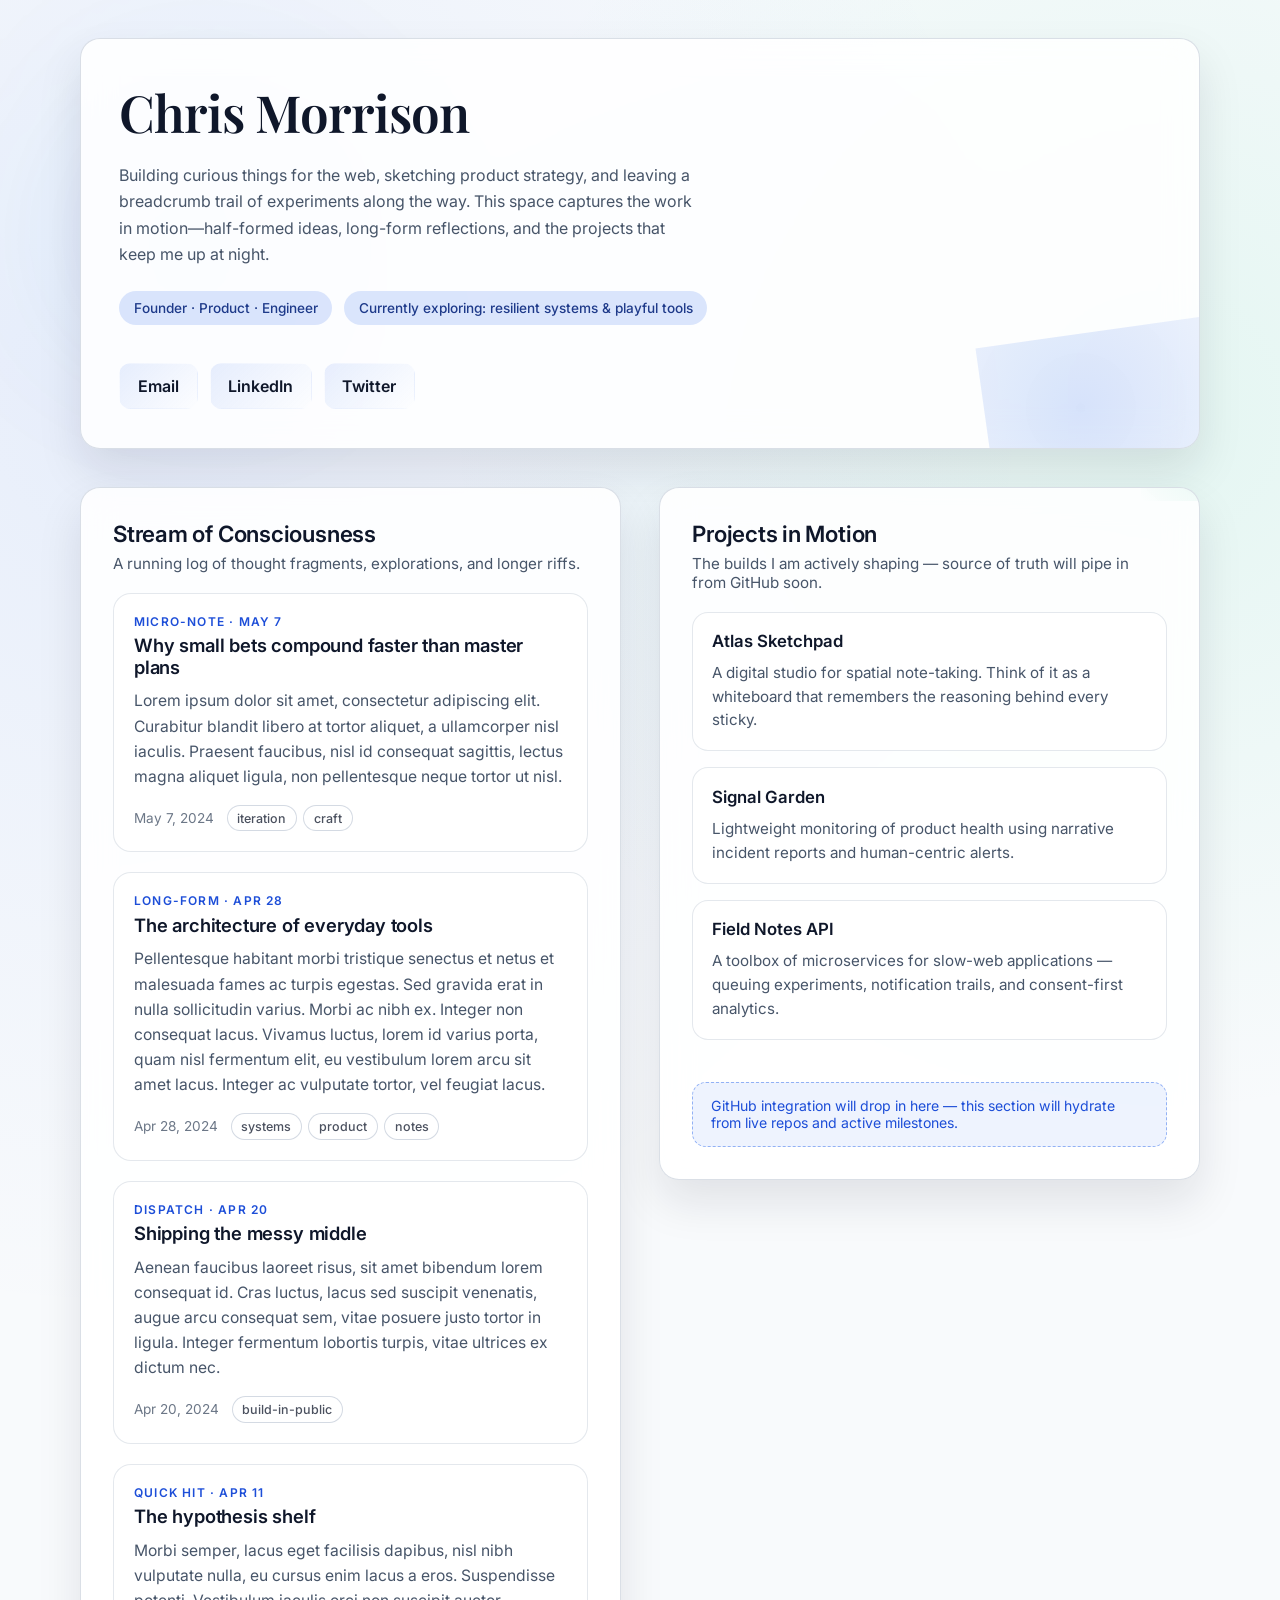
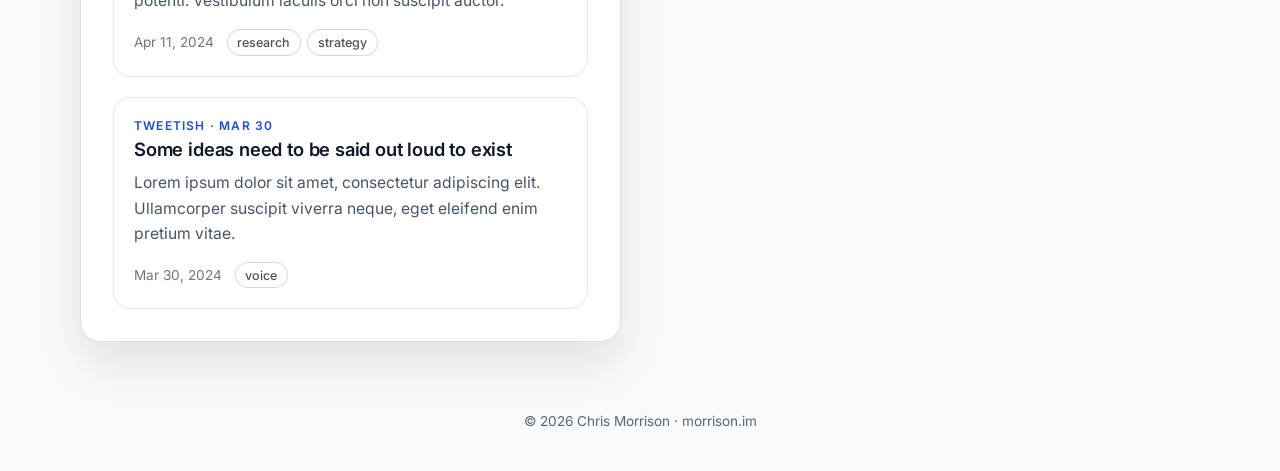
==== index.html @ 6e4926be "Initial commit" ====
<!doctype html>
<html lang="en">
  <head>
    <meta charset="utf-8">
    <meta name="viewport" content="width=device-width, initial-scale=1">
    <title>morrison.im — Chris Morrison</title>
    <link rel="preconnect" href="https://fonts.googleapis.com">
    <link rel="preconnect" href="https://fonts.gstatic.com" crossorigin>
    <link href="https://fonts.googleapis.com/css2?family=Inter:wght@400;500;600;700&family=Playfair+Display:wght@600&display=swap" rel="stylesheet">
    <style>
      :root {
        color-scheme: light;
        --bg-primary: #f8fafc;
        --bg-card: rgba(255, 255, 255, 0.88);
        --border-card: rgba(148, 163, 184, 0.35);
        --text-main: #0f172a;
        --text-muted: #475569;
        --accent: #2563eb;
        --accent-soft: rgba(37, 99, 235, 0.16);
        --shadow-soft: 0 22px 45px rgba(15, 23, 42, 0.1);
      }

      *, *::before, *::after {
        box-sizing: border-box;
      }

      body {
        margin: 0;
        min-height: 100vh;
        font-family: 'Inter', system-ui, -apple-system, BlinkMacSystemFont, 'Segoe UI', sans-serif;
        background: radial-gradient(circle at 10% 20%, rgba(37, 99, 235, 0.08) 0%, rgba(15, 23, 42, 0) 45%), radial-gradient(circle at 90% 20%, rgba(52, 211, 153, 0.1) 0%, rgba(15, 23, 42, 0) 35%), var(--bg-primary);
        color: var(--text-main);
        display: flex;
        justify-content: center;
        padding: clamp(1.5rem, 3vw, 3rem) clamp(1rem, 2.5vw, 2.5rem);
      }

      body::before {
        content: '';
        position: fixed;
        inset: 10% auto auto 5%;
        width: min(24vw, 240px);
        aspect-ratio: 1 / 1;
        background: conic-gradient(from 120deg at 50% 50%, rgba(37, 99, 235, 0.2), rgba(14, 165, 233, 0.05), rgba(37, 99, 235, 0.2));
        filter: blur(100px);
        transform: rotate(12deg);
        opacity: 0.75;
        pointer-events: none;
      }

      main {
        z-index: 1;
        width: min(1120px, 100%);
        display: grid;
        grid-template-columns: repeat(2, minmax(0, 1fr));
        gap: clamp(1.75rem, 3vw, 3rem);
        align-items: start;
      }

      .surface {
        background: var(--bg-card);
        border: 1px solid var(--border-card);
        border-radius: 20px;
        box-shadow: var(--shadow-soft);
        backdrop-filter: blur(16px);
      }

      .intro {
        grid-column: 1 / -1;
        padding: clamp(2rem, 3vw, 3rem);
        position: relative;
        overflow: hidden;
        isolation: isolate;
      }

      .intro::after {
        content: '';
        position: absolute;
        inset: auto -10% -30% auto;
        width: min(320px, 60%);
        height: min(320px, 60%);
        background: radial-gradient(circle at 30% 30%, rgba(37, 99, 235, 0.45), rgba(37, 99, 235, 0));
        opacity: 0.4;
        transform: rotate(-8deg);
        z-index: -1;
      }

      .intro h1 {
        margin: 0;
        font-family: 'Playfair Display', 'Inter', serif;
        font-weight: 600;
        font-size: clamp(2.25rem, 4vw, 3.25rem);
        letter-spacing: -0.02em;
      }

      .intro p {
        margin: 1rem 0 0;
        line-height: 1.65;
        color: var(--text-muted);
        max-width: 58ch;
      }

      .meta-line {
        display: flex;
        flex-wrap: wrap;
        gap: 0.75rem;
        margin: 1.5rem 0 0;
      }

      .meta-chip {
        display: inline-flex;
        align-items: center;
        gap: 0.4rem;
        padding: 0.55rem 0.9rem;
        border-radius: 999px;
        background: var(--accent-soft);
        color: #1e3a8a;
        font-size: 0.85rem;
        font-weight: 500;
      }

      .contact-links {
        margin: clamp(1.75rem, 3vw, 2.5rem) 0 0;
        display: flex;
        flex-wrap: wrap;
        gap: 0.75rem;
      }

      .contact-links a {
        text-decoration: none;
        font-weight: 600;
        color: var(--text-main);
        padding: 0.75rem 1.1rem;
        border-radius: 12px;
        border: 1px solid transparent;
        background: linear-gradient(135deg, rgba(37, 99, 235, 0.1), rgba(37, 99, 235, 0));
        transition: transform 160ms ease, box-shadow 160ms ease, border-color 160ms ease;
      }

      .contact-links a:hover,
      .contact-links a:focus-visible {
        transform: translateY(-2px);
        border-color: rgba(37, 99, 235, 0.35);
        box-shadow: 0 12px 24px rgba(37, 99, 235, 0.12);
      }

      .feed {
        padding: clamp(1.75rem, 2.5vw, 2.5rem);
        display: flex;
        flex-direction: column;
        gap: 1.25rem;
      }

      .feed header {
        display: flex;
        flex-direction: column;
        gap: 0.4rem;
      }

      .feed-title {
        margin: 0;
        font-size: 1.4rem;
        font-weight: 600;
        letter-spacing: -0.01em;
      }

      .feed-subtitle {
        margin: 0;
        font-size: 0.95rem;
        color: var(--text-muted);
      }

      .post {
        padding: 1.25rem;
        border-radius: 18px;
        border: 1px solid rgba(148, 163, 184, 0.25);
        background: rgba(255, 255, 255, 0.65);
        transition: border-color 160ms ease, transform 160ms ease;
      }

      .post:hover,
      .post:focus-within {
        border-color: rgba(37, 99, 235, 0.45);
        transform: translateY(-4px);
      }

      .post-type {
        font-size: 0.75rem;
        text-transform: uppercase;
        letter-spacing: 0.1em;
        color: #1d4ed8;
        font-weight: 600;
      }

      .post-title {
        margin: 0.35rem 0 0.65rem;
        font-size: 1.15rem;
        font-weight: 600;
        letter-spacing: -0.01em;
      }

      .post-body {
        margin: 0 0 1rem;
        color: var(--text-muted);
        line-height: 1.6;
        font-size: 0.98rem;
      }

      .post-meta {
        display: flex;
        flex-wrap: wrap;
        gap: 0.8rem;
        align-items: center;
        font-size: 0.85rem;
        color: rgba(71, 85, 105, 0.8);
      }

      .post-meta time {
        display: inline-flex;
        align-items: center;
        gap: 0.35rem;
      }

      .tags {
        display: inline-flex;
        gap: 0.4rem;
      }

      .tag {
        display: inline-flex;
        align-items: center;
        padding: 0.3rem 0.6rem;
        border-radius: 999px;
        border: 1px solid rgba(148, 163, 184, 0.4);
        font-size: 0.78rem;
        font-weight: 500;
        color: rgba(15, 23, 42, 0.75);
        background: rgba(255, 255, 255, 0.8);
      }

      .projects {
        position: relative;
        overflow: hidden;
      }

      .projects::before {
        content: '';
        position: absolute;
        inset: -30% -30% auto auto;
        width: min(220px, 45%);
        height: min(220px, 45%);
        background: radial-gradient(circle at 50% 50%, rgba(16, 185, 129, 0.35), rgba(16, 185, 129, 0));
        opacity: 0.6;
        pointer-events: none;
      }

      .projects-list {
        display: grid;
        gap: 1rem;
      }

      .project-card {
        padding: 1.15rem;
        border-radius: 16px;
        border: 1px solid rgba(148, 163, 184, 0.25);
        background: rgba(255, 255, 255, 0.75);
        display: flex;
        flex-direction: column;
        gap: 0.65rem;
      }

      .project-card h3 {
        margin: 0;
        font-size: 1.05rem;
        font-weight: 600;
      }

      .project-card p {
        margin: 0;
        color: var(--text-muted);
        line-height: 1.55;
        font-size: 0.95rem;
      }

      .placeholder-note {
        margin-top: 1.4rem;
        padding: 0.9rem 1.1rem;
        border-radius: 14px;
        border: 1px dashed rgba(37, 99, 235, 0.45);
        background: rgba(37, 99, 235, 0.08);
        color: #1d4ed8;
        font-size: 0.88rem;
      }

      footer {
        grid-column: 1 / -1;
        text-align: center;
        color: rgba(71, 85, 105, 0.9);
        font-size: 0.85rem;
        margin-top: 0.5rem;
        padding: 1.5rem 0 0.25rem;
      }

      @media (max-width: 980px) {
        main {
          grid-template-columns: 1fr;
        }

        .intro::after {
          inset: auto auto -25% -20%;
        }
      }

      @media (max-width: 640px) {
        body {
          padding: 1.5rem;
        }

        .surface {
          border-radius: 18px;
        }

        .feed {
          padding: 1.4rem;
        }

        .post {
          padding: 1rem;
        }

        .post-title {
          font-size: 1.05rem;
        }
      }
    </style>
  </head>
  <body>
    <main>
      <section class="intro surface">
        <h1>Chris Morrison</h1>
        <p>
          Building curious things for the web, sketching product strategy, and leaving a breadcrumb trail of experiments along the way. This space captures the work in motion—half-formed ideas, long-form reflections, and the projects that keep me up at night.
        </p>
        <div class="meta-line">
          <span class="meta-chip">Founder · Product · Engineer</span>
          <span class="meta-chip">Currently exploring: resilient systems &amp; playful tools</span>
        </div>
        <div class="contact-links">
          <a href="mailto:hello@morrison.im">Email</a>
          <a href="https://www.linkedin.com" target="_blank" rel="noopener">LinkedIn</a>
          <a href="https://twitter.com" target="_blank" rel="noopener">Twitter</a>
        </div>
      </section>

      <section class="feed surface">
        <header>
          <h2 class="feed-title">Stream of Consciousness</h2>
          <p class="feed-subtitle">A running log of thought fragments, explorations, and longer riffs.</p>
        </header>

        <article class="post">
          <div class="post-type">Micro-note · May 7</div>
          <h3 class="post-title">Why small bets compound faster than master plans</h3>
          <p class="post-body">
            Lorem ipsum dolor sit amet, consectetur adipiscing elit. Curabitur blandit libero at tortor aliquet, a ullamcorper nisl iaculis. Praesent faucibus, nisl id consequat sagittis, lectus magna aliquet ligula, non pellentesque neque tortor ut nisl.
          </p>
          <div class="post-meta">
            <time datetime="2024-05-07">May 7, 2024</time>
            <span class="tags">
              <span class="tag">iteration</span>
              <span class="tag">craft</span>
            </span>
          </div>
        </article>

        <article class="post">
          <div class="post-type">Long-form · Apr 28</div>
          <h3 class="post-title">The architecture of everyday tools</h3>
          <p class="post-body">
            Pellentesque habitant morbi tristique senectus et netus et malesuada fames ac turpis egestas. Sed gravida erat in nulla sollicitudin varius. Morbi ac nibh ex. Integer non consequat lacus. Vivamus luctus, lorem id varius porta, quam nisl fermentum elit, eu vestibulum lorem arcu sit amet lacus. Integer ac vulputate tortor, vel feugiat lacus.
          </p>
          <div class="post-meta">
            <time datetime="2024-04-28">Apr 28, 2024</time>
            <span class="tags">
              <span class="tag">systems</span>
              <span class="tag">product</span>
              <span class="tag">notes</span>
            </span>
          </div>
        </article>

        <article class="post">
          <div class="post-type">Dispatch · Apr 20</div>
          <h3 class="post-title">Shipping the messy middle</h3>
          <p class="post-body">
            Aenean faucibus laoreet risus, sit amet bibendum lorem consequat id. Cras luctus, lacus sed suscipit venenatis, augue arcu consequat sem, vitae posuere justo tortor in ligula. Integer fermentum lobortis turpis, vitae ultrices ex dictum nec.
          </p>
          <div class="post-meta">
            <time datetime="2024-04-20">Apr 20, 2024</time>
            <span class="tags">
              <span class="tag">build-in-public</span>
            </span>
          </div>
        </article>

        <article class="post">
          <div class="post-type">Quick hit · Apr 11</div>
          <h3 class="post-title">The hypothesis shelf</h3>
          <p class="post-body">
            Morbi semper, lacus eget facilisis dapibus, nisl nibh vulputate nulla, eu cursus enim lacus a eros. Suspendisse potenti. Vestibulum iaculis orci non suscipit auctor.
          </p>
          <div class="post-meta">
            <time datetime="2024-04-11">Apr 11, 2024</time>
            <span class="tags">
              <span class="tag">research</span>
              <span class="tag">strategy</span>
            </span>
          </div>
        </article>

        <article class="post">
          <div class="post-type">Tweetish · Mar 30</div>
          <h3 class="post-title">Some ideas need to be said out loud to exist</h3>
          <p class="post-body">
            Lorem ipsum dolor sit amet, consectetur adipiscing elit. Ullamcorper suscipit viverra neque, eget eleifend enim pretium vitae.
          </p>
          <div class="post-meta">
            <time datetime="2024-03-30">Mar 30, 2024</time>
            <span class="tags">
              <span class="tag">voice</span>
            </span>
          </div>
        </article>
      </section>

      <section class="feed surface projects">
        <header>
          <h2 class="feed-title">Projects in Motion</h2>
          <p class="feed-subtitle">The builds I am actively shaping — source of truth will pipe in from GitHub soon.</p>
        </header>

        <div class="projects-list">
          <div class="project-card">
            <h3>Atlas Sketchpad</h3>
            <p>
              A digital studio for spatial note-taking. Think of it as a whiteboard that remembers the reasoning behind every sticky.
            </p>
          </div>
          <div class="project-card">
            <h3>Signal Garden</h3>
            <p>
              Lightweight monitoring of product health using narrative incident reports and human-centric alerts.
            </p>
          </div>
          <div class="project-card">
            <h3>Field Notes API</h3>
            <p>
              A toolbox of microservices for slow-web applications — queuing experiments, notification trails, and consent-first analytics.
            </p>
          </div>
        </div>

        <div class="placeholder-note">
          GitHub integration will drop in here — this section will hydrate from live repos and active milestones.
        </div>
      </section>

      <footer>
        © <span id="year">2024</span> Chris Morrison · morrison.im
      </footer>
    </main>
    <script>
      const yearEl = document.getElementById('year');
      const now = new Date();
      if (yearEl) {
        yearEl.textContent = now.getFullYear();
      }
    </script>
  </body>
</html>
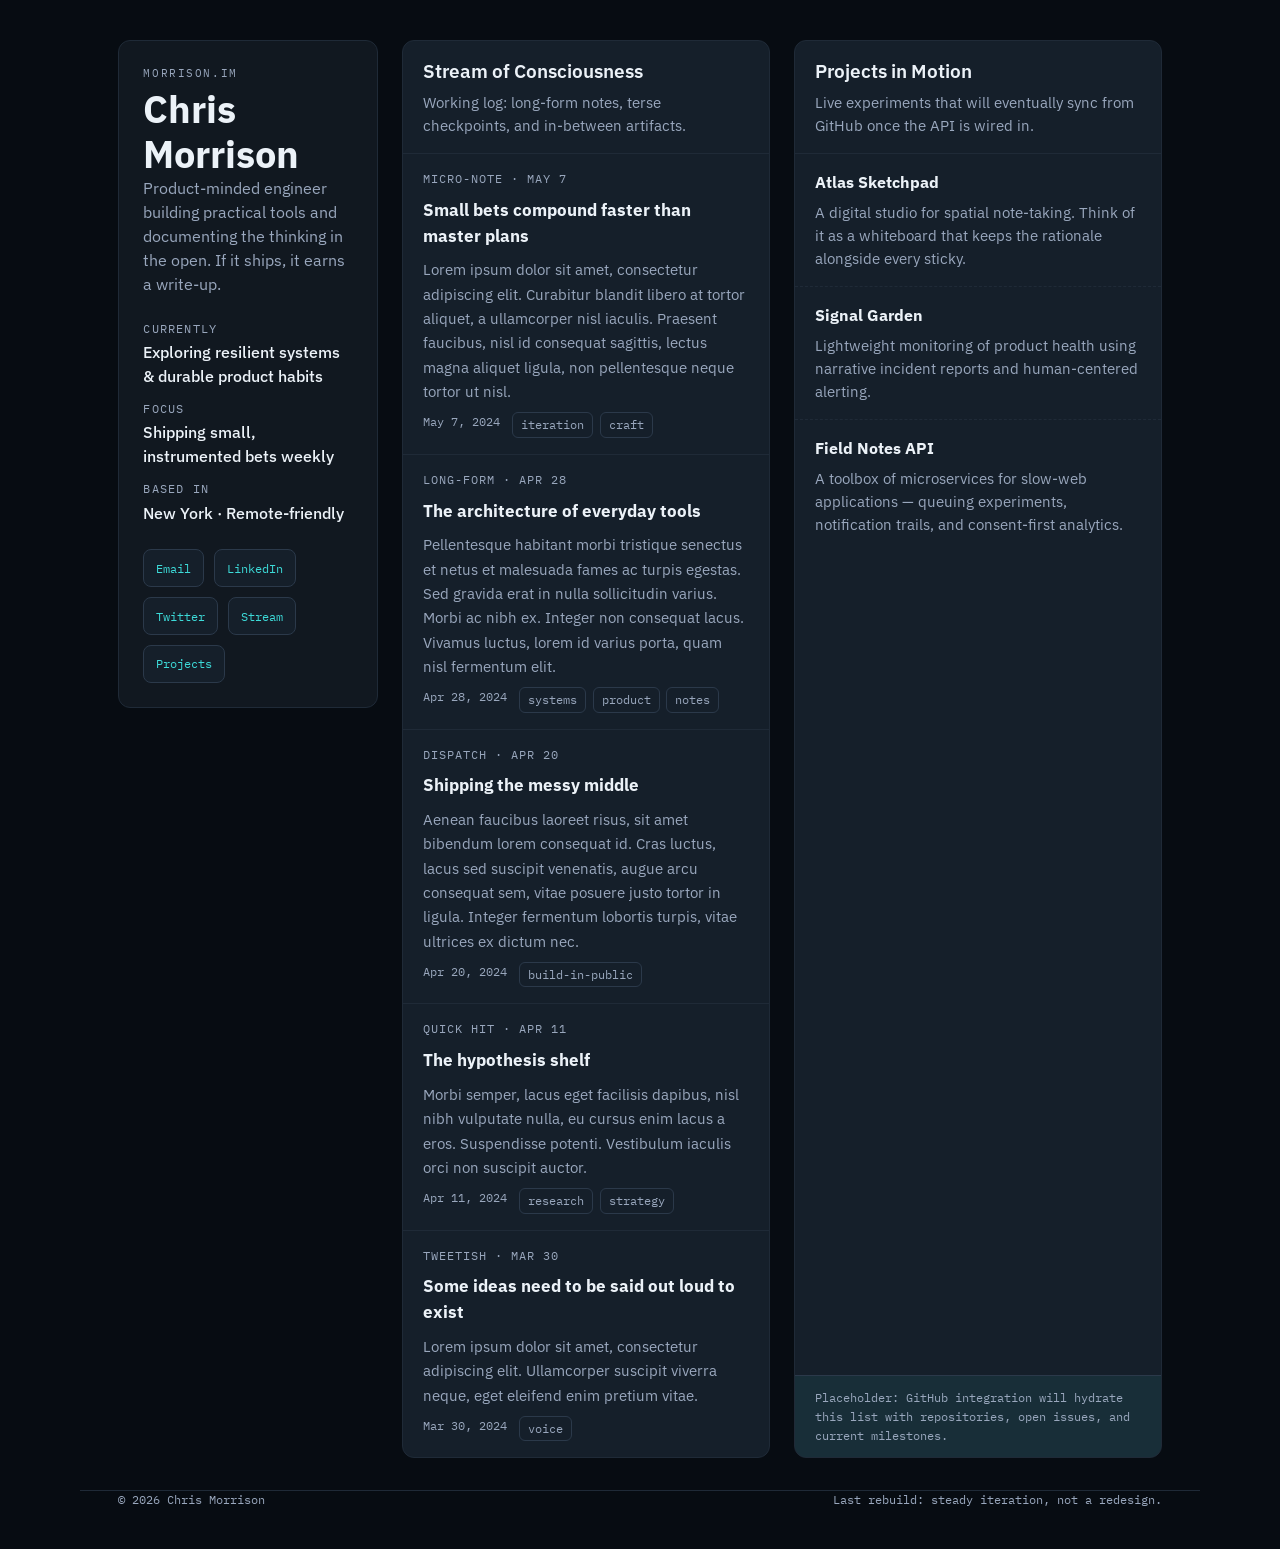
==== commit ae9dff89: "Updated design" ====
--- a/index.html
+++ b/index.html
@@ -6,18 +6,21 @@
     <title>morrison.im — Chris Morrison</title>
     <link rel="preconnect" href="https://fonts.googleapis.com">
     <link rel="preconnect" href="https://fonts.gstatic.com" crossorigin>
-    <link href="https://fonts.googleapis.com/css2?family=Inter:wght@400;500;600;700&family=Playfair+Display:wght@600&display=swap" rel="stylesheet">
+    <link href="https://fonts.googleapis.com/css2?family=IBM+Plex+Mono:wght@400;500&family=IBM+Plex+Sans:wght@400;500;600&display=swap" rel="stylesheet">
     <style>
       :root {
-        color-scheme: light;
-        --bg-primary: #f8fafc;
-        --bg-card: rgba(255, 255, 255, 0.88);
-        --border-card: rgba(148, 163, 184, 0.35);
-        --text-main: #0f172a;
-        --text-muted: #475569;
-        --accent: #2563eb;
-        --accent-soft: rgba(37, 99, 235, 0.16);
-        --shadow-soft: 0 22px 45px rgba(15, 23, 42, 0.1);
+        color-scheme: dark;
+        --page-bg: #070c12;
+        --panel: #111820;
+        --panel-alt: #151f2a;
+        --border: #1f2a37;
+        --border-strong: #2b394a;
+        --text: #ecf2f8;
+        --muted: #99a7bd;
+        --accent: #3ddbd9;
+        --accent-soft: rgba(61, 219, 217, 0.15);
+        --sans: 'IBM Plex Sans', 'Inter', -apple-system, BlinkMacSystemFont, 'Segoe UI', sans-serif;
+        --mono: 'IBM Plex Mono', 'SFMono-Regular', Menlo, Monaco, Consolas, monospace;
       }
 
       *, *::before, *::after {
@@ -26,199 +29,193 @@
 
       body {
         margin: 0;
-        min-height: 100vh;
-        font-family: 'Inter', system-ui, -apple-system, BlinkMacSystemFont, 'Segoe UI', sans-serif;
-        background: radial-gradient(circle at 10% 20%, rgba(37, 99, 235, 0.08) 0%, rgba(15, 23, 42, 0) 45%), radial-gradient(circle at 90% 20%, rgba(52, 211, 153, 0.1) 0%, rgba(15, 23, 42, 0) 35%), var(--bg-primary);
-        color: var(--text-main);
-        display: flex;
-        justify-content: center;
-        padding: clamp(1.5rem, 3vw, 3rem) clamp(1rem, 2.5vw, 2.5rem);
-      }
-
-      body::before {
-        content: '';
-        position: fixed;
-        inset: 10% auto auto 5%;
-        width: min(24vw, 240px);
-        aspect-ratio: 1 / 1;
-        background: conic-gradient(from 120deg at 50% 50%, rgba(37, 99, 235, 0.2), rgba(14, 165, 233, 0.05), rgba(37, 99, 235, 0.2));
-        filter: blur(100px);
-        transform: rotate(12deg);
-        opacity: 0.75;
-        pointer-events: none;
+        background: var(--page-bg);
+        color: var(--text);
+        font-family: var(--sans);
+        font-size: 16px;
+        line-height: 1.5;
+      }
+
+      a {
+        color: var(--accent);
+        text-decoration: none;
+      }
+
+      a:hover,
+      a:focus-visible {
+        text-decoration: underline;
       }
 
       main {
-        z-index: 1;
+        display: grid;
+        grid-template-columns: minmax(220px, 260px) repeat(2, minmax(260px, 1fr));
+        grid-template-areas:
+          "profile stream projects";
+        gap: 1.5rem;
+        align-items: start;
         width: min(1120px, 100%);
+        margin: 0 auto;
+        padding: 2.5rem clamp(1rem, 3vw, 2.5rem) 2rem;
+      }
+
+      .profile {
+        grid-area: profile;
+        background: var(--panel);
+        border: 1px solid var(--border);
+        border-radius: 12px;
+        padding: 1.5rem;
+        display: flex;
+        flex-direction: column;
+        gap: 1.5rem;
+        position: sticky;
+        top: 2rem;
+        align-self: flex-start;
+      }
+
+      .eyebrow {
+        font-family: var(--mono);
+        text-transform: uppercase;
+        letter-spacing: 0.14em;
+        font-size: 0.7rem;
+        color: var(--muted);
+        margin: 0 0 0.35rem;
+      }
+
+      h1 {
+        font-size: clamp(2rem, 3vw, 2.4rem);
+        line-height: 1.15;
+        margin: 0;
+      }
+
+      .summary {
+        margin: 0;
+        color: var(--muted);
+      }
+
+      .signals {
         display: grid;
-        grid-template-columns: repeat(2, minmax(0, 1fr));
-        gap: clamp(1.75rem, 3vw, 3rem);
-        align-items: start;
-      }
-
-      .surface {
-        background: var(--bg-card);
-        border: 1px solid var(--border-card);
-        border-radius: 20px;
-        box-shadow: var(--shadow-soft);
-        backdrop-filter: blur(16px);
-      }
-
-      .intro {
-        grid-column: 1 / -1;
-        padding: clamp(2rem, 3vw, 3rem);
-        position: relative;
+        gap: 0.75rem;
+        margin: 0;
+      }
+
+      .signals dt {
+        font-family: var(--mono);
+        font-size: 0.75rem;
+        color: var(--muted);
+        text-transform: uppercase;
+        letter-spacing: 0.1em;
+      }
+
+      .signals dd {
+        margin: 0.15rem 0 0;
+        font-weight: 500;
+      }
+
+      .contact {
+        display: flex;
+        flex-wrap: wrap;
+        gap: 0.6rem;
+      }
+
+      .contact a {
+        font-family: var(--mono);
+        font-size: 0.78rem;
+        padding: 0.55rem 0.75rem;
+        border: 1px solid var(--border-strong);
+        border-radius: 8px;
+        background: var(--panel-alt);
+        transition: border-color 120ms ease, background 120ms ease;
+      }
+
+      .contact a:hover,
+      .contact a:focus-visible {
+        border-color: var(--accent);
+        background: var(--accent-soft);
+      }
+
+      .feed {
+        height: 100%;
+        display: flex;
+        flex-direction: column;
+        border: 1px solid var(--border);
+        border-radius: 12px;
+        background: var(--panel-alt);
         overflow: hidden;
-        isolation: isolate;
-      }
-
-      .intro::after {
-        content: '';
-        position: absolute;
-        inset: auto -10% -30% auto;
-        width: min(320px, 60%);
-        height: min(320px, 60%);
-        background: radial-gradient(circle at 30% 30%, rgba(37, 99, 235, 0.45), rgba(37, 99, 235, 0));
-        opacity: 0.4;
-        transform: rotate(-8deg);
-        z-index: -1;
-      }
-
-      .intro h1 {
-        margin: 0;
-        font-family: 'Playfair Display', 'Inter', serif;
+      }
+
+      #stream {
+        grid-area: stream;
+      }
+
+      #projects {
+        grid-area: projects;
+      }
+
+      .feed-heading {
+        padding: 1rem 1.25rem;
+        border-bottom: 1px solid var(--border);
+        display: flex;
+        flex-direction: column;
+        gap: 0.35rem;
+      }
+
+      .feed-heading h2 {
+        margin: 0;
+        font-size: 1.2rem;
         font-weight: 600;
-        font-size: clamp(2.25rem, 4vw, 3.25rem);
-        letter-spacing: -0.02em;
-      }
-
-      .intro p {
-        margin: 1rem 0 0;
-        line-height: 1.65;
-        color: var(--text-muted);
-        max-width: 58ch;
-      }
-
-      .meta-line {
+      }
+
+      .feed-heading p {
+        margin: 0;
+        color: var(--muted);
+        font-size: 0.95rem;
+      }
+
+      .feed-body {
+        display: flex;
+        flex-direction: column;
+        flex: 1;
+      }
+
+      .post {
+        padding: 1rem 1.25rem;
+        border-top: 1px solid var(--border);
+        display: flex;
+        flex-direction: column;
+        gap: 0.55rem;
+      }
+
+      .post:first-of-type {
+        border-top: none;
+      }
+
+      .post-type {
+        font-family: var(--mono);
+        font-size: 0.75rem;
+        letter-spacing: 0.08em;
+        text-transform: uppercase;
+        color: var(--muted);
+      }
+
+      .post-title {
+        margin: 0;
+        font-size: 1.08rem;
+      }
+
+      .post-body {
+        margin: 0;
+        color: var(--muted);
+        font-size: 0.95rem;
+        line-height: 1.6;
+      }
+
+      .post-meta {
         display: flex;
         flex-wrap: wrap;
         gap: 0.75rem;
-        margin: 1.5rem 0 0;
-      }
-
-      .meta-chip {
-        display: inline-flex;
-        align-items: center;
-        gap: 0.4rem;
-        padding: 0.55rem 0.9rem;
-        border-radius: 999px;
-        background: var(--accent-soft);
-        color: #1e3a8a;
-        font-size: 0.85rem;
-        font-weight: 500;
-      }
-
-      .contact-links {
-        margin: clamp(1.75rem, 3vw, 2.5rem) 0 0;
-        display: flex;
-        flex-wrap: wrap;
-        gap: 0.75rem;
-      }
-
-      .contact-links a {
-        text-decoration: none;
-        font-weight: 600;
-        color: var(--text-main);
-        padding: 0.75rem 1.1rem;
-        border-radius: 12px;
-        border: 1px solid transparent;
-        background: linear-gradient(135deg, rgba(37, 99, 235, 0.1), rgba(37, 99, 235, 0));
-        transition: transform 160ms ease, box-shadow 160ms ease, border-color 160ms ease;
-      }
-
-      .contact-links a:hover,
-      .contact-links a:focus-visible {
-        transform: translateY(-2px);
-        border-color: rgba(37, 99, 235, 0.35);
-        box-shadow: 0 12px 24px rgba(37, 99, 235, 0.12);
-      }
-
-      .feed {
-        padding: clamp(1.75rem, 2.5vw, 2.5rem);
-        display: flex;
-        flex-direction: column;
-        gap: 1.25rem;
-      }
-
-      .feed header {
-        display: flex;
-        flex-direction: column;
-        gap: 0.4rem;
-      }
-
-      .feed-title {
-        margin: 0;
-        font-size: 1.4rem;
-        font-weight: 600;
-        letter-spacing: -0.01em;
-      }
-
-      .feed-subtitle {
-        margin: 0;
-        font-size: 0.95rem;
-        color: var(--text-muted);
-      }
-
-      .post {
-        padding: 1.25rem;
-        border-radius: 18px;
-        border: 1px solid rgba(148, 163, 184, 0.25);
-        background: rgba(255, 255, 255, 0.65);
-        transition: border-color 160ms ease, transform 160ms ease;
-      }
-
-      .post:hover,
-      .post:focus-within {
-        border-color: rgba(37, 99, 235, 0.45);
-        transform: translateY(-4px);
-      }
-
-      .post-type {
-        font-size: 0.75rem;
-        text-transform: uppercase;
-        letter-spacing: 0.1em;
-        color: #1d4ed8;
-        font-weight: 600;
-      }
-
-      .post-title {
-        margin: 0.35rem 0 0.65rem;
-        font-size: 1.15rem;
-        font-weight: 600;
-        letter-spacing: -0.01em;
-      }
-
-      .post-body {
-        margin: 0 0 1rem;
-        color: var(--text-muted);
-        line-height: 1.6;
-        font-size: 0.98rem;
-      }
-
-      .post-meta {
-        display: flex;
-        flex-wrap: wrap;
-        gap: 0.8rem;
-        align-items: center;
-        font-size: 0.85rem;
-        color: rgba(71, 85, 105, 0.8);
-      }
-
-      .post-meta time {
-        display: inline-flex;
-        align-items: center;
-        gap: 0.35rem;
+        font-family: var(--mono);
+        font-size: 0.78rem;
+        color: var(--muted);
       }
 
       .tags {
@@ -227,229 +224,232 @@
       }
 
       .tag {
-        display: inline-flex;
+        border: 1px solid var(--border-strong);
+        border-radius: 6px;
+        padding: 0.2rem 0.5rem;
+        font-size: 0.72rem;
+      }
+
+      .project-card {
+        padding: 1rem 1.25rem;
+        border-top: 1px dashed var(--border);
+        display: flex;
+        flex-direction: column;
+        gap: 0.4rem;
+      }
+
+      .project-card:first-of-type {
+        border-top: none;
+      }
+
+      .project-card h3 {
+        margin: 0;
+        font-size: 1.02rem;
+      }
+
+      .project-card p {
+        margin: 0;
+        color: var(--muted);
+        font-size: 0.93rem;
+        line-height: 1.55;
+      }
+
+      .placeholder-note {
+        padding: 0.8rem 1.25rem;
+        border-top: 1px solid var(--border-strong);
+        font-family: var(--mono);
+        font-size: 0.78rem;
+        color: var(--muted);
+        background: rgba(61, 219, 217, 0.08);
+      }
+
+      footer {
+        width: min(1120px, 100%);
+        margin: 0 auto;
+        padding: 0  clamp(1rem, 3vw, 2.5rem) 2.5rem;
+        font-family: var(--mono);
+        font-size: 0.75rem;
+        color: var(--muted);
+        display: flex;
+        justify-content: space-between;
         align-items: center;
-        padding: 0.3rem 0.6rem;
-        border-radius: 999px;
-        border: 1px solid rgba(148, 163, 184, 0.4);
-        font-size: 0.78rem;
-        font-weight: 500;
-        color: rgba(15, 23, 42, 0.75);
-        background: rgba(255, 255, 255, 0.8);
-      }
-
-      .projects {
-        position: relative;
-        overflow: hidden;
-      }
-
-      .projects::before {
-        content: '';
-        position: absolute;
-        inset: -30% -30% auto auto;
-        width: min(220px, 45%);
-        height: min(220px, 45%);
-        background: radial-gradient(circle at 50% 50%, rgba(16, 185, 129, 0.35), rgba(16, 185, 129, 0));
-        opacity: 0.6;
-        pointer-events: none;
-      }
-
-      .projects-list {
-        display: grid;
         gap: 1rem;
-      }
-
-      .project-card {
-        padding: 1.15rem;
-        border-radius: 16px;
-        border: 1px solid rgba(148, 163, 184, 0.25);
-        background: rgba(255, 255, 255, 0.75);
-        display: flex;
-        flex-direction: column;
-        gap: 0.65rem;
-      }
-
-      .project-card h3 {
-        margin: 0;
-        font-size: 1.05rem;
-        font-weight: 600;
-      }
-
-      .project-card p {
-        margin: 0;
-        color: var(--text-muted);
-        line-height: 1.55;
-        font-size: 0.95rem;
-      }
-
-      .placeholder-note {
-        margin-top: 1.4rem;
-        padding: 0.9rem 1.1rem;
-        border-radius: 14px;
-        border: 1px dashed rgba(37, 99, 235, 0.45);
-        background: rgba(37, 99, 235, 0.08);
-        color: #1d4ed8;
-        font-size: 0.88rem;
-      }
-
-      footer {
-        grid-column: 1 / -1;
-        text-align: center;
-        color: rgba(71, 85, 105, 0.9);
-        font-size: 0.85rem;
-        margin-top: 0.5rem;
-        padding: 1.5rem 0 0.25rem;
-      }
-
-      @media (max-width: 980px) {
+        border-top: 1px solid var(--border);
+      }
+
+      footer span {
+        white-space: nowrap;
+      }
+
+      @media (max-width: 1024px) {
+        main {
+          grid-template-columns: minmax(220px, 250px) minmax(0, 1fr);
+          grid-template-areas:
+            "profile stream"
+            "profile projects";
+        }
+      }
+
+      @media (max-width: 780px) {
         main {
           grid-template-columns: 1fr;
+          grid-template-areas:
+            "profile"
+            "stream"
+            "projects";
         }
 
-        .intro::after {
-          inset: auto auto -25% -20%;
+        .profile {
+          position: static;
         }
       }
 
-      @media (max-width: 640px) {
-        body {
-          padding: 1.5rem;
+      @media (max-width: 600px) {
+        main {
+          padding: 1.5rem 1rem;
         }
 
-        .surface {
-          border-radius: 18px;
-        }
-
-        .feed {
-          padding: 1.4rem;
-        }
-
-        .post {
+        footer {
           padding: 1rem;
-        }
-
-        .post-title {
-          font-size: 1.05rem;
+          flex-direction: column;
+          align-items: flex-start;
         }
       }
     </style>
   </head>
   <body>
     <main>
-      <section class="intro surface">
-        <h1>Chris Morrison</h1>
-        <p>
-          Building curious things for the web, sketching product strategy, and leaving a breadcrumb trail of experiments along the way. This space captures the work in motion—half-formed ideas, long-form reflections, and the projects that keep me up at night.
-        </p>
-        <div class="meta-line">
-          <span class="meta-chip">Founder · Product · Engineer</span>
-          <span class="meta-chip">Currently exploring: resilient systems &amp; playful tools</span>
+      <aside class="profile">
+        <div>
+          <p class="eyebrow">morrison.im</p>
+          <h1>Chris Morrison</h1>
+          <p class="summary">
+            Product-minded engineer building practical tools and documenting the thinking in the open. If it ships, it earns a write-up.
+          </p>
         </div>
-        <div class="contact-links">
+
+        <dl class="signals">
+          <div>
+            <dt>Currently</dt>
+            <dd>Exploring resilient systems &amp; durable product habits</dd>
+          </div>
+          <div>
+            <dt>Focus</dt>
+            <dd>Shipping small, instrumented bets weekly</dd>
+          </div>
+          <div>
+            <dt>Based in</dt>
+            <dd>New York · Remote-friendly</dd>
+          </div>
+        </dl>
+
+        <nav class="contact" aria-label="Contact links">
           <a href="mailto:hello@morrison.im">Email</a>
           <a href="https://www.linkedin.com" target="_blank" rel="noopener">LinkedIn</a>
           <a href="https://twitter.com" target="_blank" rel="noopener">Twitter</a>
+          <a href="#stream">Stream</a>
+          <a href="#projects">Projects</a>
+        </nav>
+      </aside>
+
+      <section class="feed" id="stream">
+        <header class="feed-heading">
+          <h2>Stream of Consciousness</h2>
+          <p>Working log: long-form notes, terse checkpoints, and in-between artifacts.</p>
+        </header>
+        <div class="feed-body">
+          <article class="post">
+            <div class="post-type">Micro-note · May 7</div>
+            <h3 class="post-title">Small bets compound faster than master plans</h3>
+            <p class="post-body">
+              Lorem ipsum dolor sit amet, consectetur adipiscing elit. Curabitur blandit libero at tortor aliquet, a ullamcorper nisl iaculis. Praesent faucibus, nisl id consequat sagittis, lectus magna aliquet ligula, non pellentesque neque tortor ut nisl.
+            </p>
+            <div class="post-meta">
+              <time datetime="2024-05-07">May 7, 2024</time>
+              <span class="tags">
+                <span class="tag">iteration</span>
+                <span class="tag">craft</span>
+              </span>
+            </div>
+          </article>
+
+          <article class="post">
+            <div class="post-type">Long-form · Apr 28</div>
+            <h3 class="post-title">The architecture of everyday tools</h3>
+            <p class="post-body">
+              Pellentesque habitant morbi tristique senectus et netus et malesuada fames ac turpis egestas. Sed gravida erat in nulla sollicitudin varius. Morbi ac nibh ex. Integer non consequat lacus. Vivamus luctus, lorem id varius porta, quam nisl fermentum elit.
+            </p>
+            <div class="post-meta">
+              <time datetime="2024-04-28">Apr 28, 2024</time>
+              <span class="tags">
+                <span class="tag">systems</span>
+                <span class="tag">product</span>
+                <span class="tag">notes</span>
+              </span>
+            </div>
+          </article>
+
+          <article class="post">
+            <div class="post-type">Dispatch · Apr 20</div>
+            <h3 class="post-title">Shipping the messy middle</h3>
+            <p class="post-body">
+              Aenean faucibus laoreet risus, sit amet bibendum lorem consequat id. Cras luctus, lacus sed suscipit venenatis, augue arcu consequat sem, vitae posuere justo tortor in ligula. Integer fermentum lobortis turpis, vitae ultrices ex dictum nec.
+            </p>
+            <div class="post-meta">
+              <time datetime="2024-04-20">Apr 20, 2024</time>
+              <span class="tags">
+                <span class="tag">build-in-public</span>
+              </span>
+            </div>
+          </article>
+
+          <article class="post">
+            <div class="post-type">Quick hit · Apr 11</div>
+            <h3 class="post-title">The hypothesis shelf</h3>
+            <p class="post-body">
+              Morbi semper, lacus eget facilisis dapibus, nisl nibh vulputate nulla, eu cursus enim lacus a eros. Suspendisse potenti. Vestibulum iaculis orci non suscipit auctor.
+            </p>
+            <div class="post-meta">
+              <time datetime="2024-04-11">Apr 11, 2024</time>
+              <span class="tags">
+                <span class="tag">research</span>
+                <span class="tag">strategy</span>
+              </span>
+            </div>
+          </article>
+
+          <article class="post">
+            <div class="post-type">Tweetish · Mar 30</div>
+            <h3 class="post-title">Some ideas need to be said out loud to exist</h3>
+            <p class="post-body">
+              Lorem ipsum dolor sit amet, consectetur adipiscing elit. Ullamcorper suscipit viverra neque, eget eleifend enim pretium vitae.
+            </p>
+            <div class="post-meta">
+              <time datetime="2024-03-30">Mar 30, 2024</time>
+              <span class="tags">
+                <span class="tag">voice</span>
+              </span>
+            </div>
+          </article>
         </div>
       </section>
 
-      <section class="feed surface">
-        <header>
-          <h2 class="feed-title">Stream of Consciousness</h2>
-          <p class="feed-subtitle">A running log of thought fragments, explorations, and longer riffs.</p>
+      <section class="feed" id="projects">
+        <header class="feed-heading">
+          <h2>Projects in Motion</h2>
+          <p>Live experiments that will eventually sync from GitHub once the API is wired in.</p>
         </header>
-
-        <article class="post">
-          <div class="post-type">Micro-note · May 7</div>
-          <h3 class="post-title">Why small bets compound faster than master plans</h3>
-          <p class="post-body">
-            Lorem ipsum dolor sit amet, consectetur adipiscing elit. Curabitur blandit libero at tortor aliquet, a ullamcorper nisl iaculis. Praesent faucibus, nisl id consequat sagittis, lectus magna aliquet ligula, non pellentesque neque tortor ut nisl.
-          </p>
-          <div class="post-meta">
-            <time datetime="2024-05-07">May 7, 2024</time>
-            <span class="tags">
-              <span class="tag">iteration</span>
-              <span class="tag">craft</span>
-            </span>
-          </div>
-        </article>
-
-        <article class="post">
-          <div class="post-type">Long-form · Apr 28</div>
-          <h3 class="post-title">The architecture of everyday tools</h3>
-          <p class="post-body">
-            Pellentesque habitant morbi tristique senectus et netus et malesuada fames ac turpis egestas. Sed gravida erat in nulla sollicitudin varius. Morbi ac nibh ex. Integer non consequat lacus. Vivamus luctus, lorem id varius porta, quam nisl fermentum elit, eu vestibulum lorem arcu sit amet lacus. Integer ac vulputate tortor, vel feugiat lacus.
-          </p>
-          <div class="post-meta">
-            <time datetime="2024-04-28">Apr 28, 2024</time>
-            <span class="tags">
-              <span class="tag">systems</span>
-              <span class="tag">product</span>
-              <span class="tag">notes</span>
-            </span>
-          </div>
-        </article>
-
-        <article class="post">
-          <div class="post-type">Dispatch · Apr 20</div>
-          <h3 class="post-title">Shipping the messy middle</h3>
-          <p class="post-body">
-            Aenean faucibus laoreet risus, sit amet bibendum lorem consequat id. Cras luctus, lacus sed suscipit venenatis, augue arcu consequat sem, vitae posuere justo tortor in ligula. Integer fermentum lobortis turpis, vitae ultrices ex dictum nec.
-          </p>
-          <div class="post-meta">
-            <time datetime="2024-04-20">Apr 20, 2024</time>
-            <span class="tags">
-              <span class="tag">build-in-public</span>
-            </span>
-          </div>
-        </article>
-
-        <article class="post">
-          <div class="post-type">Quick hit · Apr 11</div>
-          <h3 class="post-title">The hypothesis shelf</h3>
-          <p class="post-body">
-            Morbi semper, lacus eget facilisis dapibus, nisl nibh vulputate nulla, eu cursus enim lacus a eros. Suspendisse potenti. Vestibulum iaculis orci non suscipit auctor.
-          </p>
-          <div class="post-meta">
-            <time datetime="2024-04-11">Apr 11, 2024</time>
-            <span class="tags">
-              <span class="tag">research</span>
-              <span class="tag">strategy</span>
-            </span>
-          </div>
-        </article>
-
-        <article class="post">
-          <div class="post-type">Tweetish · Mar 30</div>
-          <h3 class="post-title">Some ideas need to be said out loud to exist</h3>
-          <p class="post-body">
-            Lorem ipsum dolor sit amet, consectetur adipiscing elit. Ullamcorper suscipit viverra neque, eget eleifend enim pretium vitae.
-          </p>
-          <div class="post-meta">
-            <time datetime="2024-03-30">Mar 30, 2024</time>
-            <span class="tags">
-              <span class="tag">voice</span>
-            </span>
-          </div>
-        </article>
-      </section>
-
-      <section class="feed surface projects">
-        <header>
-          <h2 class="feed-title">Projects in Motion</h2>
-          <p class="feed-subtitle">The builds I am actively shaping — source of truth will pipe in from GitHub soon.</p>
-        </header>
-
-        <div class="projects-list">
+        <div class="feed-body">
           <div class="project-card">
             <h3>Atlas Sketchpad</h3>
             <p>
-              A digital studio for spatial note-taking. Think of it as a whiteboard that remembers the reasoning behind every sticky.
+              A digital studio for spatial note-taking. Think of it as a whiteboard that keeps the rationale alongside every sticky.
             </p>
           </div>
           <div class="project-card">
             <h3>Signal Garden</h3>
             <p>
-              Lightweight monitoring of product health using narrative incident reports and human-centric alerts.
+              Lightweight monitoring of product health using narrative incident reports and human-centered alerting.
             </p>
           </div>
           <div class="project-card">
@@ -459,16 +459,16 @@
             </p>
           </div>
         </div>
-
         <div class="placeholder-note">
-          GitHub integration will drop in here — this section will hydrate from live repos and active milestones.
+          Placeholder: GitHub integration will hydrate this list with repositories, open issues, and current milestones.
         </div>
       </section>
-
-      <footer>
-        © <span id="year">2024</span> Chris Morrison · morrison.im
-      </footer>
     </main>
+
+    <footer>
+      <span>© <span id="year">2024</span> Chris Morrison</span>
+      <span>Last rebuild: steady iteration, not a redesign.</span>
+    </footer>
     <script>
       const yearEl = document.getElementById('year');
       const now = new Date();
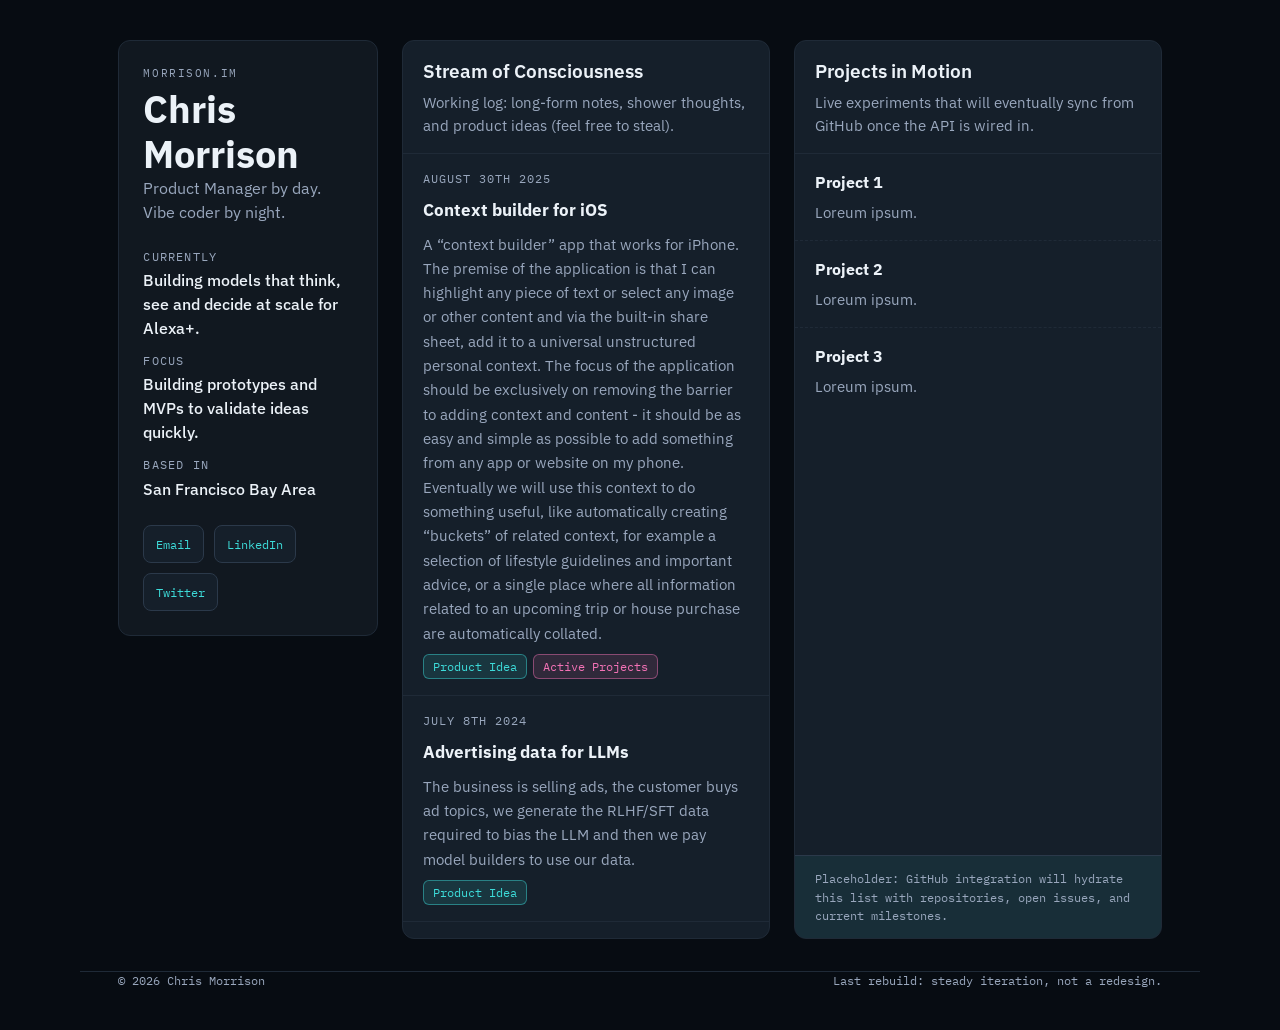
==== commit 039e7126: "Content updates" ====
--- a/index.html
+++ b/index.html
@@ -47,15 +47,18 @@
       }
 
       main {
+        --pad-top: 2.5rem;
+        --pad-bottom: 2rem;
         display: grid;
         grid-template-columns: minmax(220px, 260px) repeat(2, minmax(260px, 1fr));
         grid-template-areas:
           "profile stream projects";
         gap: 1.5rem;
-        align-items: start;
+        align-items: stretch;
         width: min(1120px, 100%);
         margin: 0 auto;
-        padding: 2.5rem clamp(1rem, 3vw, 2.5rem) 2rem;
+        padding: var(--pad-top) clamp(1rem, 3vw, 2.5rem) var(--pad-bottom);
+        min-height: 100vh;
       }
 
       .profile {
@@ -175,6 +178,9 @@
         display: flex;
         flex-direction: column;
         flex: 1;
+        overflow-y: auto;
+        max-height: calc(100vh - var(--pad-top) - var(--pad-bottom) - 2.75rem);
+        overscroll-behavior: contain;
       }
 
       .post {
@@ -224,10 +230,36 @@
       }
 
       .tag {
-        border: 1px solid var(--border-strong);
         border-radius: 6px;
-        padding: 0.2rem 0.5rem;
+        padding: 0.2rem 0.55rem;
         font-size: 0.72rem;
+        font-family: var(--mono);
+        border: 1px solid transparent;
+        background: rgba(255, 255, 255, 0.04);
+      }
+
+      .tag-product-idea {
+        color: #3ddbd9;
+        border-color: rgba(61, 219, 217, 0.45);
+        background: rgba(61, 219, 217, 0.12);
+      }
+
+      .tag-shower-thoughts {
+        color: #fbbf24;
+        border-color: rgba(251, 191, 36, 0.5);
+        background: rgba(251, 191, 36, 0.12);
+      }
+
+      .tag-commentary {
+        color: #a3bffa;
+        border-color: rgba(163, 191, 250, 0.45);
+        background: rgba(163, 191, 250, 0.12);
+      }
+
+      .tag-active-projects {
+        color: #f472b6;
+        border-color: rgba(244, 114, 182, 0.45);
+        background: rgba(244, 114, 182, 0.12);
       }
 
       .project-card {
@@ -301,6 +333,11 @@
 
         .profile {
           position: static;
+        }
+
+        .feed-body {
+          max-height: none;
+          overflow: visible;
         }
       }
 
@@ -324,110 +361,186 @@
           <p class="eyebrow">morrison.im</p>
           <h1>Chris Morrison</h1>
           <p class="summary">
-            Product-minded engineer building practical tools and documenting the thinking in the open. If it ships, it earns a write-up.
+            Product Manager by day. Vibe coder by night.
           </p>
         </div>
 
         <dl class="signals">
           <div>
             <dt>Currently</dt>
-            <dd>Exploring resilient systems &amp; durable product habits</dd>
+            <dd>Building models that think, see and decide at scale for Alexa+.</dd>
           </div>
           <div>
             <dt>Focus</dt>
-            <dd>Shipping small, instrumented bets weekly</dd>
+            <dd>Building prototypes and MVPs to validate ideas quickly.</dd>
           </div>
           <div>
             <dt>Based in</dt>
-            <dd>New York · Remote-friendly</dd>
+            <dd>San Francisco Bay Area</dd>
           </div>
         </dl>
 
         <nav class="contact" aria-label="Contact links">
           <a href="mailto:hello@morrison.im">Email</a>
-          <a href="https://www.linkedin.com" target="_blank" rel="noopener">LinkedIn</a>
+          <a href="https://www.linkedin.com/in/chrism101/" target="_blank" rel="noopener">LinkedIn</a>
           <a href="https://twitter.com" target="_blank" rel="noopener">Twitter</a>
-          <a href="#stream">Stream</a>
-          <a href="#projects">Projects</a>
+          <!-- <a href="#stream">Stream</a>
+          <a href="#projects">Projects</a> -->
         </nav>
       </aside>
 
       <section class="feed" id="stream">
         <header class="feed-heading">
           <h2>Stream of Consciousness</h2>
-          <p>Working log: long-form notes, terse checkpoints, and in-between artifacts.</p>
+          <p>Working log: long-form notes, shower thoughts, and product ideas (feel free to steal).</p>
         </header>
         <div class="feed-body">
-          <article class="post">
-            <div class="post-type">Micro-note · May 7</div>
-            <h3 class="post-title">Small bets compound faster than master plans</h3>
-            <p class="post-body">
-              Lorem ipsum dolor sit amet, consectetur adipiscing elit. Curabitur blandit libero at tortor aliquet, a ullamcorper nisl iaculis. Praesent faucibus, nisl id consequat sagittis, lectus magna aliquet ligula, non pellentesque neque tortor ut nisl.
-            </p>
-            <div class="post-meta">
-              <time datetime="2024-05-07">May 7, 2024</time>
-              <span class="tags">
-                <span class="tag">iteration</span>
-                <span class="tag">craft</span>
-              </span>
-            </div>
-          </article>
-
-          <article class="post">
-            <div class="post-type">Long-form · Apr 28</div>
-            <h3 class="post-title">The architecture of everyday tools</h3>
-            <p class="post-body">
-              Pellentesque habitant morbi tristique senectus et netus et malesuada fames ac turpis egestas. Sed gravida erat in nulla sollicitudin varius. Morbi ac nibh ex. Integer non consequat lacus. Vivamus luctus, lorem id varius porta, quam nisl fermentum elit.
-            </p>
-            <div class="post-meta">
-              <time datetime="2024-04-28">Apr 28, 2024</time>
-              <span class="tags">
-                <span class="tag">systems</span>
-                <span class="tag">product</span>
-                <span class="tag">notes</span>
-              </span>
-            </div>
-          </article>
-
-          <article class="post">
-            <div class="post-type">Dispatch · Apr 20</div>
-            <h3 class="post-title">Shipping the messy middle</h3>
-            <p class="post-body">
-              Aenean faucibus laoreet risus, sit amet bibendum lorem consequat id. Cras luctus, lacus sed suscipit venenatis, augue arcu consequat sem, vitae posuere justo tortor in ligula. Integer fermentum lobortis turpis, vitae ultrices ex dictum nec.
-            </p>
-            <div class="post-meta">
-              <time datetime="2024-04-20">Apr 20, 2024</time>
-              <span class="tags">
-                <span class="tag">build-in-public</span>
-              </span>
-            </div>
-          </article>
-
-          <article class="post">
-            <div class="post-type">Quick hit · Apr 11</div>
-            <h3 class="post-title">The hypothesis shelf</h3>
-            <p class="post-body">
-              Morbi semper, lacus eget facilisis dapibus, nisl nibh vulputate nulla, eu cursus enim lacus a eros. Suspendisse potenti. Vestibulum iaculis orci non suscipit auctor.
-            </p>
-            <div class="post-meta">
-              <time datetime="2024-04-11">Apr 11, 2024</time>
-              <span class="tags">
-                <span class="tag">research</span>
-                <span class="tag">strategy</span>
-              </span>
-            </div>
-          </article>
-
-          <article class="post">
-            <div class="post-type">Tweetish · Mar 30</div>
-            <h3 class="post-title">Some ideas need to be said out loud to exist</h3>
-            <p class="post-body">
-              Lorem ipsum dolor sit amet, consectetur adipiscing elit. Ullamcorper suscipit viverra neque, eget eleifend enim pretium vitae.
-            </p>
-            <div class="post-meta">
-              <time datetime="2024-03-30">Mar 30, 2024</time>
-              <span class="tags">
-                <span class="tag">voice</span>
+
+          <article class="post">
+            <div class="post-type">August 30th 2025</div>
+            <h3 class="post-title">Context builder for iOS</h3>
+            <p class="post-body">A “context builder” app that works for iPhone. The premise of the application is that I can highlight any piece of text or select any image or other content and via the built-in share sheet, add it to a universal unstructured personal context. The focus of the application should be exclusively on removing the barrier to adding context and content - it should be as easy and simple as possible to add something from any app or website on my phone. Eventually we will use this context to do something useful, like  automatically creating “buckets” of related context, for example a selection of lifestyle guidelines and important advice, or a single place where all information related to an upcoming trip or house purchase are automatically collated.</p>
+            <div class="post-meta">
+              <span class="tags">
+                <span class="tag tag-product-idea">Product Idea</span>
+                <span class="tag tag-active-projects">Active Projects</span>
+
+              </span>
+            </div>
+          </article>
+
+
+          <article class="post">
+            <div class="post-type">July 8th 2024</div>
+            <h3 class="post-title">Advertising data for LLMs</h3>
+            <p class="post-body">The business is selling ads, the customer buys ad topics, we generate the RLHF/SFT data required to bias the LLM and then we pay model builders to use our data.</p>
+            <div class="post-meta">
+              <span class="tags">
+                <span class="tag tag-product-idea">Product Idea</span>
+                <!-- <span class="tag tag-shower-thoughts">Shower Thoughts</span>
+                <span class="tag tag-commentary">Commentary</span> -->
+              </span>
+            </div>
+          </article>
+
+          <article class="post">
+            <div class="post-type">July 8th 2024</div>
+            <h3 class="post-title">Text-a-service</h3>
+            <p class="post-body">API layer on top of service (OpenAI, CalFire), provision phone number from Twilio and connect to API layer.</p>
+            <div class="post-meta">
+              <span class="tags">
+                <span class="tag tag-product-idea">Product Idea</span>
+                <span class="tag tag-active-projects">Active Projects</span>
+              </span>
+            </div>
+          </article>
+
+          <article class="post">
+            <div class="post-type">March 1st 2022</div>
+            <h3 class="post-title">Off switch.</h3>
+            <p class="post-body"> Web-based button that turns on and off an EC2 server, ideally the one that is hosting the site.</p>
+            <div class="post-meta">
+              <span class="tags">
+                <span class="tag tag-product-idea">Product Idea</span>
+              </span>
+            </div>
+          </article>
+
+          <article class="post">
+            <div class="post-type">Sept 2st 2021</div>
+            <h3 class="post-title">Meditation phones</h3>
+            <p class="post-body">Play white noise automatically when you put them in your ear.</p>
+            <div class="post-meta">
+              <span class="tags">
+                <span class="tag tag-product-idea">Product Idea</span>
+              </span>
+            </div>
+          </article>
+
+          <article class="post">
+            <div class="post-type">June 22nd 2021</div>
+            <h3 class="post-title">Layman</h3>
+            <p class="post-body">A service that summarizes key research papers and highlights how many times they have been referenced (lots = good), what the key conclusions were, and how many subjects were in the test group.</p>
+            <div class="post-meta">
+              <span class="tags">
+                <span class="tag tag-product-idea">Product Idea</span>
+              </span>
+            </div>
+          </article>
+
+          <article class="post">
+            <div class="post-type">April 30th 2021</div>
+            <h3 class="post-title">Ultimate bottle</h3>
+            <p class="post-body">A standardised bottle that is optimised for CO2 emissions,Take what the shipping container done for international trade, What are bottles responsible for in CO2 emissions?</p>
+            <div class="post-meta">
+              <span class="tags">
+                <span class="tag tag-product-idea">Product Idea</span>
+              </span>
+            </div>
+          </article>
+
+          <article class="post">
+            <div class="post-type">April 29th 201</div>
+            <h3 class="post-title">Rip-off Calc</h3>
+            <p class="post-body">Webapp that asks user how much their personal finance person is charging (say 1%) and compares how much their money will be worth if using VSTAX (0.22%), "We don't know ahead of time if this person will perform better than the market so we'll just take the average", "Financial adviser will need to beat the market by XX% EVERY SINGLE YEAR for you to break even", Other transactions - transaction/dealing fee, platform fee, exit fee, fund fee, etc</p>
+            <div class="post-meta">
+              <span class="tags">
+                <span class="tag tag-product-idea">Product Idea</span>
+              </span>
+            </div>
+          </article>
+
+          <article class="post">
+            <div class="post-type">March 3rd 2021</div>
+            <h3 class="post-title">CC Optimizer</h3>
+            <p class="post-body">A tool that analyses all your transactions and picks the best credit card for you based on the benefits, For example if you spend a lot of money on Amazon, bills, groceries, travel, etc then tool calcs how much you would have got back from each card and picks the best one, ML mechanism to identify transactions that Amazon / AMEX / Visa would approve, Upload any transaction data in any format, automatically try to identify which columns are important details.</p>
+            <div class="post-meta">
+              <span class="tags">
+                <span class="tag tag-product-idea">Product Idea</span>
+              </span>
+            </div>
+          </article>
+
+          <article class="post">
+            <div class="post-type">Jan 9th 2021</div>
+            <h3 class="post-title">Memori.es</h3>
+            <p class="post-body">A tool built using GPT-3 or similar that you upload your data too (export from WhatsApp, other writing samples) and the bot replies as if it was that person.</p>
+            <div class="post-meta">
+              <span class="tags">
+                <span class="tag tag-product-idea">Product Idea</span>
+              </span>
+            </div>
+          </article>
+
+          <article class="post">
+            <div class="post-type">Jan 7th 2021</div>
+            <h3 class="post-title">Productivity Box</h3>
+            <p class="post-body">Physical box that when you rotate it, it detects which side is up and starts tracking time that way ... useful for tracking billable hours, etc (Jan 7th 2021)</p>
+            <div class="post-meta">
+              <span class="tags">
+                <span class="tag tag-product-idea">Product Idea</span>
+              </span>
+            </div>
+          </article>
+
+          <article class="post">
+            <div class="post-type">May 7th 2020</div>
+            <h3 class="post-title">Sunlounger</h3>
+            <p class="post-body">AR app that allows you to follow the path of the sun to check if your garden will get sun in the morning or night (winter vs summer) and other home buying activities.</p>
+            <div class="post-meta">
+              <span class="tags">
+                <span class="tag tag-product-idea">Product Idea</span>
+              </span>
+            </div>
+          </article>
+
+          <article class="post">
+            <div class="post-type">May 1st 2020</div>
+            <h3 class="post-title">Zero Waste Calc</h3>
+            <p class="post-body">iPhone app that calculates return on investment from a 'zero waste' investment.</p>
+            <div class="post-meta">
+              <span class="tags">
+                <span class="tag tag-product-idea">Product Idea</span>
               </span>
             </div>
           </article>
@@ -441,21 +554,21 @@
         </header>
         <div class="feed-body">
           <div class="project-card">
-            <h3>Atlas Sketchpad</h3>
+            <h3>Project 1</h3>
             <p>
-              A digital studio for spatial note-taking. Think of it as a whiteboard that keeps the rationale alongside every sticky.
+              Loreum ipsum.
             </p>
           </div>
           <div class="project-card">
-            <h3>Signal Garden</h3>
+            <h3>Project 2</h3>
             <p>
-              Lightweight monitoring of product health using narrative incident reports and human-centered alerting.
+              Loreum ipsum.
             </p>
           </div>
           <div class="project-card">
-            <h3>Field Notes API</h3>
+            <h3>Project 3</h3>
             <p>
-              A toolbox of microservices for slow-web applications — queuing experiments, notification trails, and consent-first analytics.
+              Loreum ipsum.
             </p>
           </div>
         </div>
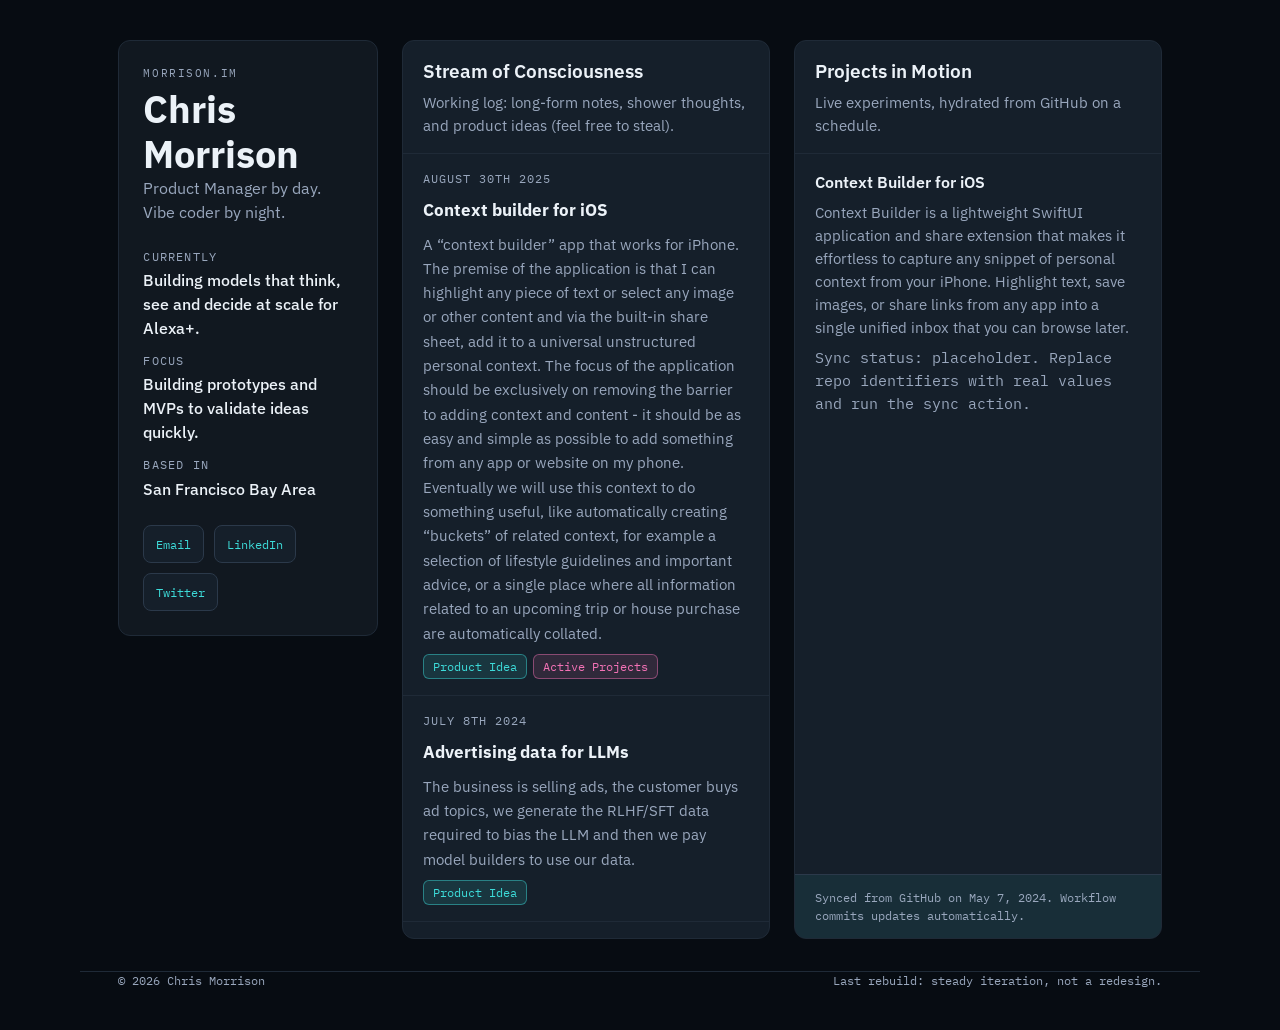
==== commit 17e27857: "Update to support updates from GitHub" ====
--- a/index.html
+++ b/index.html
@@ -277,6 +277,7 @@
       .project-card h3 {
         margin: 0;
         font-size: 1.02rem;
+        font-weight: 600;
       }
 
       .project-card p {
@@ -284,6 +285,37 @@
         color: var(--muted);
         font-size: 0.93rem;
         line-height: 1.55;
+      }
+
+      .project-card a {
+        color: var(--accent);
+        text-decoration: none;
+      }
+
+      .project-card a:hover,
+      .project-card a:focus-visible {
+        text-decoration: underline;
+      }
+
+      .project-meta {
+        display: flex;
+        flex-wrap: wrap;
+        gap: 0.75rem;
+        font-family: var(--mono);
+        font-size: 0.75rem;
+        color: var(--muted);
+      }
+
+      .project-meta span {
+        display: inline-flex;
+        align-items: center;
+        gap: 0.35rem;
+      }
+
+      .project-sync-warning {
+        font-family: var(--mono);
+        font-size: 0.72rem;
+        color: #fca5a5;
       }
 
       .placeholder-note {
@@ -550,29 +582,17 @@
       <section class="feed" id="projects">
         <header class="feed-heading">
           <h2>Projects in Motion</h2>
-          <p>Live experiments that will eventually sync from GitHub once the API is wired in.</p>
+          <p>Live experiments, hydrated from GitHub on a schedule.</p>
         </header>
         <div class="feed-body">
-          <div class="project-card">
-            <h3>Project 1</h3>
-            <p>
-              Loreum ipsum.
-            </p>
-          </div>
-          <div class="project-card">
-            <h3>Project 2</h3>
-            <p>
-              Loreum ipsum.
-            </p>
-          </div>
-          <div class="project-card">
-            <h3>Project 3</h3>
-            <p>
-              Loreum ipsum.
-            </p>
+          <div class="projects-list" id="projects-list">
+            <div class="project-card project-card--placeholder">
+              <h3>Projects will appear here after sync.</h3>
+              <p>Update <code>projects-config.json</code> with real repositories and run the GitHub Action to hydrate this feed.</p>
+            </div>
           </div>
         </div>
-        <div class="placeholder-note">
+        <div class="placeholder-note" id="projects-note">
           Placeholder: GitHub integration will hydrate this list with repositories, open issues, and current milestones.
         </div>
       </section>
@@ -588,6 +608,132 @@
       if (yearEl) {
         yearEl.textContent = now.getFullYear();
       }
+
+      const formatDate = (input) => {
+        if (!input) return null;
+        const date = new Date(input);
+        if (Number.isNaN(date.getTime())) {
+          return null;
+        }
+        return date.toLocaleDateString(undefined, {
+          year: 'numeric',
+          month: 'short',
+          day: 'numeric'
+        });
+      };
+
+      async function loadProjects() {
+        const listEl = document.getElementById('projects-list');
+        if (!listEl) return;
+        const noteEl = document.getElementById('projects-note');
+
+        try {
+          const response = await fetch('projects.json', { cache: 'no-store' });
+          if (!response.ok) {
+            throw new Error(`HTTP ${response.status} ${response.statusText}`);
+          }
+          const data = await response.json();
+          const projects = Array.isArray(data.projects) ? data.projects : [];
+
+          if (!projects.length) {
+            if (noteEl) {
+              noteEl.textContent = 'No synced projects yet. Add repositories to projects-config.json and rerun the sync workflow.';
+            }
+            return;
+          }
+
+          listEl.innerHTML = '';
+
+          projects.forEach((project) => {
+            const card = document.createElement('div');
+            card.className = 'project-card';
+
+            const title = document.createElement('h3');
+            const displayName = project.displayName || project.repo;
+
+            if (project.htmlUrl) {
+              const link = document.createElement('a');
+              link.href = project.htmlUrl;
+              link.target = '_blank';
+              link.rel = 'noopener';
+              link.textContent = displayName;
+              title.appendChild(link);
+            } else {
+              title.textContent = displayName;
+            }
+
+            card.appendChild(title);
+
+            const bodyCopy = project.summary || project.description;
+            if (bodyCopy) {
+              const summary = document.createElement('p');
+              summary.textContent = bodyCopy;
+              card.appendChild(summary);
+            }
+
+            const metaItems = [];
+            if (project.language) {
+              metaItems.push(project.language);
+            }
+            if (typeof project.stars === 'number' && project.stars >= 0) {
+              metaItems.push(`${project.stars.toLocaleString()} ★`);
+            }
+            const lastPush = formatDate(project.lastPush);
+            if (lastPush) {
+              metaItems.push(`Updated ${lastPush}`);
+            }
+
+            if (project.homepage) {
+              metaItems.push(`Live: ${project.homepage}`);
+            }
+
+            if (metaItems.length > 0) {
+              const meta = document.createElement('div');
+              meta.className = 'project-meta';
+              metaItems.forEach((item) => {
+                const span = document.createElement('span');
+                if (item.startsWith('Live:')) {
+                  const url = project.homepage;
+                  const link = document.createElement('a');
+                  link.href = url;
+                  link.target = '_blank';
+                  link.rel = 'noopener';
+                  link.textContent = url.replace(/^https?:\/\//, '');
+                  span.textContent = 'Live: ';
+                  span.appendChild(link);
+                } else {
+                  span.textContent = item;
+                }
+                meta.appendChild(span);
+              });
+              card.appendChild(meta);
+            }
+
+            if (project.sync?.status && project.sync.status !== 'ok') {
+              const warning = document.createElement('p');
+              warning.className = 'project-sync-warning';
+              warning.textContent = `Sync status: ${project.sync.status}. ${project.sync.statusMessage || 'Check workflow logs for details.'}`;
+              card.appendChild(warning);
+            }
+
+            listEl.appendChild(card);
+          });
+
+          if (noteEl) {
+            const generatedAt = formatDate(data.generatedAt);
+            noteEl.textContent = generatedAt
+              ? `Synced from GitHub on ${generatedAt}. Workflow commits updates automatically.`
+              : 'Synced from GitHub. Workflow commits updates automatically.';
+          }
+        } catch (error) {
+          console.warn('Failed to load projects.json', error);
+          if (noteEl) {
+            noteEl.textContent = 'Unable to load projects.json. Ensure the sync workflow has run successfully.';
+          }
+        }
+      }
+
+      loadProjects();
     </script>
   </body>
 </html>
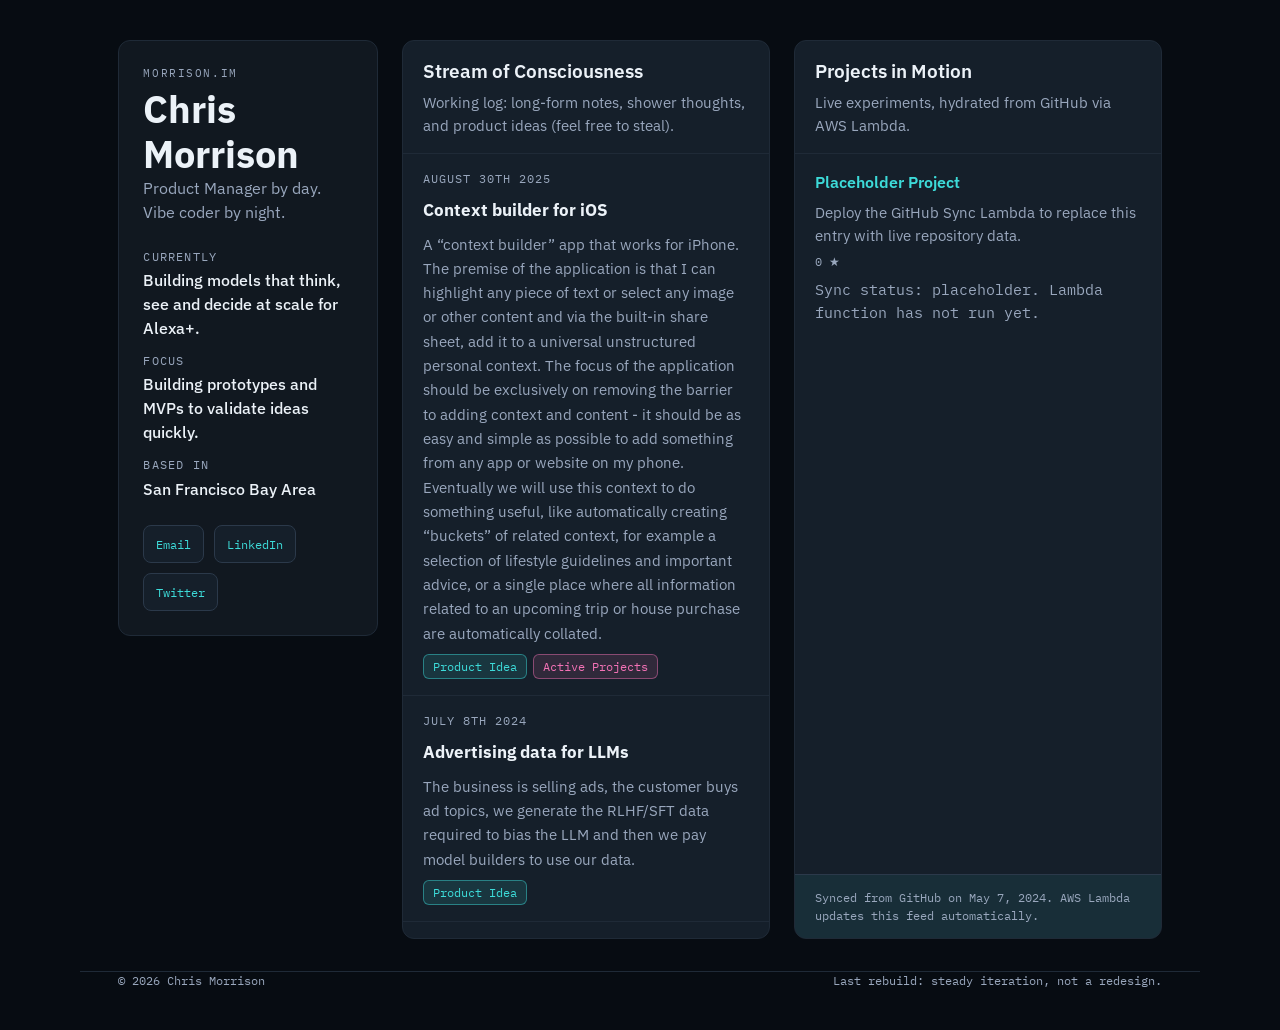
==== commit 0d075090: "Leverage lamda for content generation" ====
--- a/index.html
+++ b/index.html
@@ -582,18 +582,18 @@
       <section class="feed" id="projects">
         <header class="feed-heading">
           <h2>Projects in Motion</h2>
-          <p>Live experiments, hydrated from GitHub on a schedule.</p>
+          <p>Live experiments, hydrated from GitHub via AWS Lambda.</p>
         </header>
         <div class="feed-body">
           <div class="projects-list" id="projects-list">
             <div class="project-card project-card--placeholder">
               <h3>Projects will appear here after sync.</h3>
-              <p>Update <code>projects-config.json</code> with real repositories and run the GitHub Action to hydrate this feed.</p>
+              <p>Deploy the GitHub Sync Lambda and ensure it writes <code>projects.json</code> to your S3 bucket.</p>
             </div>
           </div>
         </div>
         <div class="placeholder-note" id="projects-note">
-          Placeholder: GitHub integration will hydrate this list with repositories, open issues, and current milestones.
+          Placeholder: AWS Lambda will hydrate this list with repositories, open issues, and current milestones.
         </div>
       </section>
     </main>
@@ -637,7 +637,7 @@
 
           if (!projects.length) {
             if (noteEl) {
-              noteEl.textContent = 'No synced projects yet. Add repositories to projects-config.json and rerun the sync workflow.';
+              noteEl.textContent = 'No synced projects yet. Verify the GitHub Sync Lambda is deployed and scheduled.';
             }
             return;
           }
@@ -722,13 +722,13 @@
           if (noteEl) {
             const generatedAt = formatDate(data.generatedAt);
             noteEl.textContent = generatedAt
-              ? `Synced from GitHub on ${generatedAt}. Workflow commits updates automatically.`
-              : 'Synced from GitHub. Workflow commits updates automatically.';
+              ? `Synced from GitHub on ${generatedAt}. AWS Lambda updates this feed automatically.`
+              : 'Synced from GitHub. AWS Lambda updates this feed automatically.';
           }
         } catch (error) {
           console.warn('Failed to load projects.json', error);
           if (noteEl) {
-            noteEl.textContent = 'Unable to load projects.json. Ensure the sync workflow has run successfully.';
+            noteEl.textContent = 'Unable to load projects.json. Ensure the Lambda sync has run successfully.';
           }
         }
       }
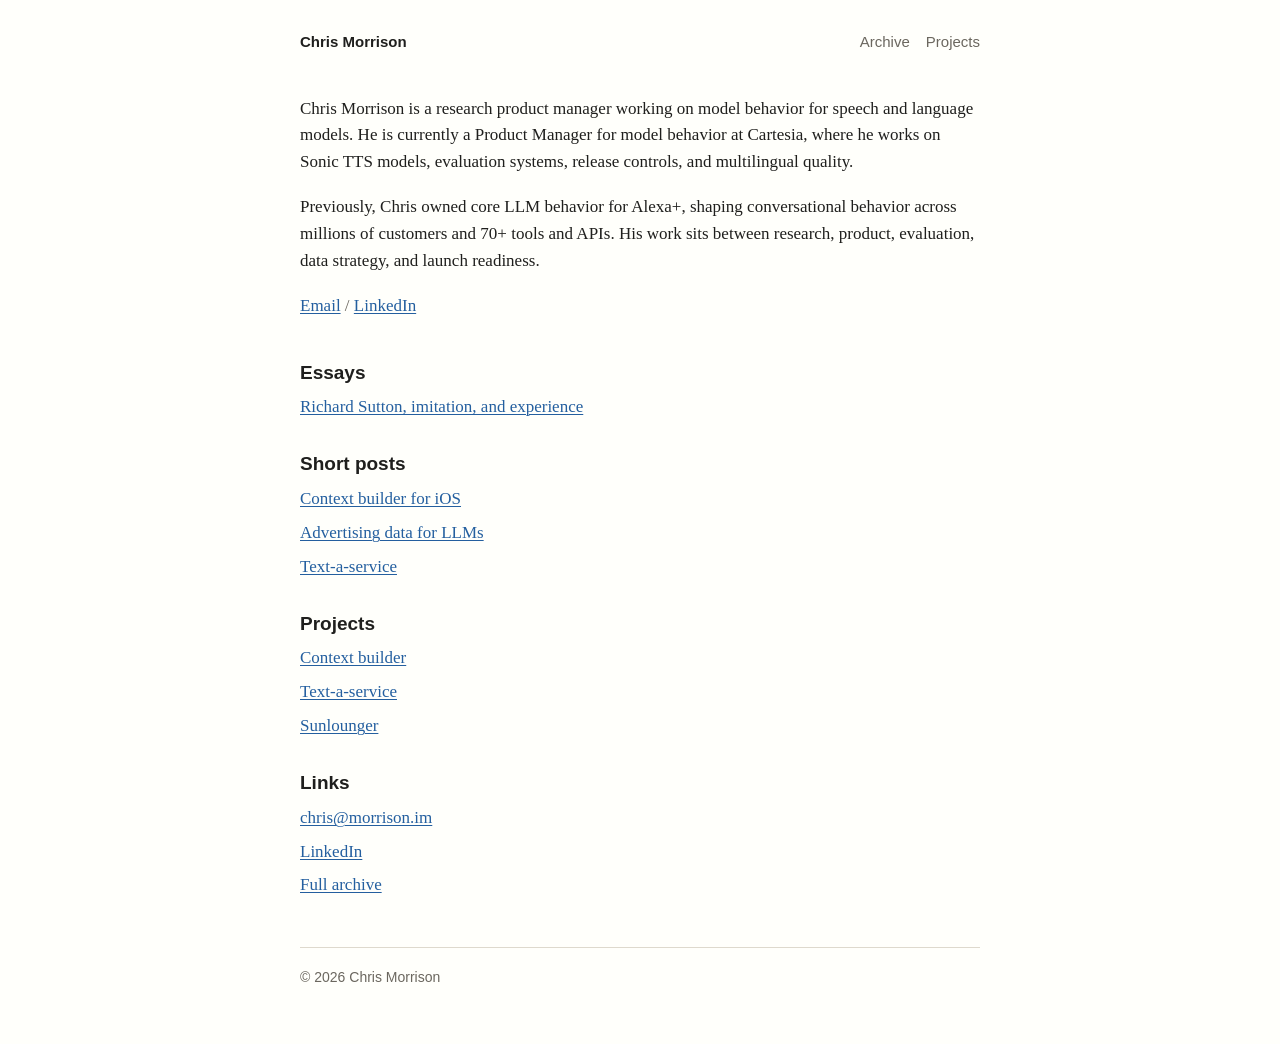
==== commit b66925c0: "Redesign static personal site for GitHub Pages" ====
--- a/index.html
+++ b/index.html
@@ -3,737 +3,98 @@
   <head>
     <meta charset="utf-8">
     <meta name="viewport" content="width=device-width, initial-scale=1">
-    <title>morrison.im — Chris Morrison</title>
-    <link rel="preconnect" href="https://fonts.googleapis.com">
-    <link rel="preconnect" href="https://fonts.gstatic.com" crossorigin>
-    <link href="https://fonts.googleapis.com/css2?family=IBM+Plex+Mono:wght@400;500&family=IBM+Plex+Sans:wght@400;500;600&display=swap" rel="stylesheet">
-    <style>
-      :root {
-        color-scheme: dark;
-        --page-bg: #070c12;
-        --panel: #111820;
-        --panel-alt: #151f2a;
-        --border: #1f2a37;
-        --border-strong: #2b394a;
-        --text: #ecf2f8;
-        --muted: #99a7bd;
-        --accent: #3ddbd9;
-        --accent-soft: rgba(61, 219, 217, 0.15);
-        --sans: 'IBM Plex Sans', 'Inter', -apple-system, BlinkMacSystemFont, 'Segoe UI', sans-serif;
-        --mono: 'IBM Plex Mono', 'SFMono-Regular', Menlo, Monaco, Consolas, monospace;
-      }
-
-      *, *::before, *::after {
-        box-sizing: border-box;
-      }
-
-      body {
-        margin: 0;
-        background: var(--page-bg);
-        color: var(--text);
-        font-family: var(--sans);
-        font-size: 16px;
-        line-height: 1.5;
-      }
-
-      a {
-        color: var(--accent);
-        text-decoration: none;
-      }
-
-      a:hover,
-      a:focus-visible {
-        text-decoration: underline;
-      }
-
-      main {
-        --pad-top: 2.5rem;
-        --pad-bottom: 2rem;
-        display: grid;
-        grid-template-columns: minmax(220px, 260px) repeat(2, minmax(260px, 1fr));
-        grid-template-areas:
-          "profile stream projects";
-        gap: 1.5rem;
-        align-items: stretch;
-        width: min(1120px, 100%);
-        margin: 0 auto;
-        padding: var(--pad-top) clamp(1rem, 3vw, 2.5rem) var(--pad-bottom);
-        min-height: 100vh;
-      }
-
-      .profile {
-        grid-area: profile;
-        background: var(--panel);
-        border: 1px solid var(--border);
-        border-radius: 12px;
-        padding: 1.5rem;
-        display: flex;
-        flex-direction: column;
-        gap: 1.5rem;
-        position: sticky;
-        top: 2rem;
-        align-self: flex-start;
-      }
-
-      .eyebrow {
-        font-family: var(--mono);
-        text-transform: uppercase;
-        letter-spacing: 0.14em;
-        font-size: 0.7rem;
-        color: var(--muted);
-        margin: 0 0 0.35rem;
-      }
-
-      h1 {
-        font-size: clamp(2rem, 3vw, 2.4rem);
-        line-height: 1.15;
-        margin: 0;
-      }
-
-      .summary {
-        margin: 0;
-        color: var(--muted);
-      }
-
-      .signals {
-        display: grid;
-        gap: 0.75rem;
-        margin: 0;
-      }
-
-      .signals dt {
-        font-family: var(--mono);
-        font-size: 0.75rem;
-        color: var(--muted);
-        text-transform: uppercase;
-        letter-spacing: 0.1em;
-      }
-
-      .signals dd {
-        margin: 0.15rem 0 0;
-        font-weight: 500;
-      }
-
-      .contact {
-        display: flex;
-        flex-wrap: wrap;
-        gap: 0.6rem;
-      }
-
-      .contact a {
-        font-family: var(--mono);
-        font-size: 0.78rem;
-        padding: 0.55rem 0.75rem;
-        border: 1px solid var(--border-strong);
-        border-radius: 8px;
-        background: var(--panel-alt);
-        transition: border-color 120ms ease, background 120ms ease;
-      }
-
-      .contact a:hover,
-      .contact a:focus-visible {
-        border-color: var(--accent);
-        background: var(--accent-soft);
-      }
-
-      .feed {
-        height: 100%;
-        display: flex;
-        flex-direction: column;
-        border: 1px solid var(--border);
-        border-radius: 12px;
-        background: var(--panel-alt);
-        overflow: hidden;
-      }
-
-      #stream {
-        grid-area: stream;
-      }
-
-      #projects {
-        grid-area: projects;
-      }
-
-      .feed-heading {
-        padding: 1rem 1.25rem;
-        border-bottom: 1px solid var(--border);
-        display: flex;
-        flex-direction: column;
-        gap: 0.35rem;
-      }
-
-      .feed-heading h2 {
-        margin: 0;
-        font-size: 1.2rem;
-        font-weight: 600;
-      }
-
-      .feed-heading p {
-        margin: 0;
-        color: var(--muted);
-        font-size: 0.95rem;
-      }
-
-      .feed-body {
-        display: flex;
-        flex-direction: column;
-        flex: 1;
-        overflow-y: auto;
-        max-height: calc(100vh - var(--pad-top) - var(--pad-bottom) - 2.75rem);
-        overscroll-behavior: contain;
-      }
-
-      .post {
-        padding: 1rem 1.25rem;
-        border-top: 1px solid var(--border);
-        display: flex;
-        flex-direction: column;
-        gap: 0.55rem;
-      }
-
-      .post:first-of-type {
-        border-top: none;
-      }
-
-      .post-type {
-        font-family: var(--mono);
-        font-size: 0.75rem;
-        letter-spacing: 0.08em;
-        text-transform: uppercase;
-        color: var(--muted);
-      }
-
-      .post-title {
-        margin: 0;
-        font-size: 1.08rem;
-      }
-
-      .post-body {
-        margin: 0;
-        color: var(--muted);
-        font-size: 0.95rem;
-        line-height: 1.6;
-      }
-
-      .post-meta {
-        display: flex;
-        flex-wrap: wrap;
-        gap: 0.75rem;
-        font-family: var(--mono);
-        font-size: 0.78rem;
-        color: var(--muted);
-      }
-
-      .tags {
-        display: inline-flex;
-        gap: 0.4rem;
-      }
-
-      .tag {
-        border-radius: 6px;
-        padding: 0.2rem 0.55rem;
-        font-size: 0.72rem;
-        font-family: var(--mono);
-        border: 1px solid transparent;
-        background: rgba(255, 255, 255, 0.04);
-      }
-
-      .tag-product-idea {
-        color: #3ddbd9;
-        border-color: rgba(61, 219, 217, 0.45);
-        background: rgba(61, 219, 217, 0.12);
-      }
-
-      .tag-shower-thoughts {
-        color: #fbbf24;
-        border-color: rgba(251, 191, 36, 0.5);
-        background: rgba(251, 191, 36, 0.12);
-      }
-
-      .tag-commentary {
-        color: #a3bffa;
-        border-color: rgba(163, 191, 250, 0.45);
-        background: rgba(163, 191, 250, 0.12);
-      }
-
-      .tag-active-projects {
-        color: #f472b6;
-        border-color: rgba(244, 114, 182, 0.45);
-        background: rgba(244, 114, 182, 0.12);
-      }
-
-      .project-card {
-        padding: 1rem 1.25rem;
-        border-top: 1px dashed var(--border);
-        display: flex;
-        flex-direction: column;
-        gap: 0.4rem;
-      }
-
-      .project-card:first-of-type {
-        border-top: none;
-      }
-
-      .project-card h3 {
-        margin: 0;
-        font-size: 1.02rem;
-        font-weight: 600;
-      }
-
-      .project-card p {
-        margin: 0;
-        color: var(--muted);
-        font-size: 0.93rem;
-        line-height: 1.55;
-      }
-
-      .project-card a {
-        color: var(--accent);
-        text-decoration: none;
-      }
-
-      .project-card a:hover,
-      .project-card a:focus-visible {
-        text-decoration: underline;
-      }
-
-      .project-meta {
-        display: flex;
-        flex-wrap: wrap;
-        gap: 0.75rem;
-        font-family: var(--mono);
-        font-size: 0.75rem;
-        color: var(--muted);
-      }
-
-      .project-meta span {
-        display: inline-flex;
-        align-items: center;
-        gap: 0.35rem;
-      }
-
-      .project-sync-warning {
-        font-family: var(--mono);
-        font-size: 0.72rem;
-        color: #fca5a5;
-      }
-
-      .placeholder-note {
-        padding: 0.8rem 1.25rem;
-        border-top: 1px solid var(--border-strong);
-        font-family: var(--mono);
-        font-size: 0.78rem;
-        color: var(--muted);
-        background: rgba(61, 219, 217, 0.08);
-      }
-
-      footer {
-        width: min(1120px, 100%);
-        margin: 0 auto;
-        padding: 0  clamp(1rem, 3vw, 2.5rem) 2.5rem;
-        font-family: var(--mono);
-        font-size: 0.75rem;
-        color: var(--muted);
-        display: flex;
-        justify-content: space-between;
-        align-items: center;
-        gap: 1rem;
-        border-top: 1px solid var(--border);
-      }
-
-      footer span {
-        white-space: nowrap;
-      }
-
-      @media (max-width: 1024px) {
-        main {
-          grid-template-columns: minmax(220px, 250px) minmax(0, 1fr);
-          grid-template-areas:
-            "profile stream"
-            "profile projects";
-        }
-      }
-
-      @media (max-width: 780px) {
-        main {
-          grid-template-columns: 1fr;
-          grid-template-areas:
-            "profile"
-            "stream"
-            "projects";
-        }
-
-        .profile {
-          position: static;
-        }
-
-        .feed-body {
-          max-height: none;
-          overflow: visible;
-        }
-      }
-
-      @media (max-width: 600px) {
-        main {
-          padding: 1.5rem 1rem;
-        }
-
-        footer {
-          padding: 1rem;
-          flex-direction: column;
-          align-items: flex-start;
-        }
-      }
-    </style>
+    <title>Chris Morrison</title>
+    <meta name="description" content="Chris Morrison is a research product manager working on model behavior for speech and language models.">
+    <link rel="icon" href="/favicon.svg" type="image/svg+xml">
+    <link rel="stylesheet" href="/style.css">
   </head>
   <body>
-    <main>
-      <aside class="profile">
-        <div>
-          <p class="eyebrow">morrison.im</p>
-          <h1>Chris Morrison</h1>
-          <p class="summary">
-            Product Manager by day. Vibe coder by night.
+    <div class="page">
+      <header class="site-header">
+        <a class="site-title" href="/">Chris Morrison</a>
+        <nav aria-label="Primary navigation">
+          <a href="/archive.html">Archive</a>
+          <a href="/projects.html">Projects</a>
+        </nav>
+      </header>
+
+      <main>
+        <section class="intro">
+          <p>
+            Chris Morrison is a research product manager working on model behavior for speech and language models. He is currently a Product Manager for model behavior at Cartesia, where he works on Sonic TTS models, evaluation systems, release controls, and multilingual quality.
           </p>
-        </div>
+          <p>
+            Previously, Chris owned core LLM behavior for Alexa+, shaping conversational behavior across millions of customers and 70+ tools and APIs. His work sits between research, product, evaluation, data strategy, and launch readiness.
+          </p>
+          <p>
+            <a href="mailto:chris@morrison.im">Email</a>
+            <span class="separator">/</span>
+            <a href="https://www.linkedin.com/in/chrism101/" rel="me noopener">LinkedIn</a>
+          </p>
+        </section>
 
-        <dl class="signals">
-          <div>
-            <dt>Currently</dt>
-            <dd>Building models that think, see and decide at scale for Alexa+.</dd>
-          </div>
-          <div>
-            <dt>Focus</dt>
-            <dd>Building prototypes and MVPs to validate ideas quickly.</dd>
-          </div>
-          <div>
-            <dt>Based in</dt>
-            <dd>San Francisco Bay Area</dd>
-          </div>
-        </dl>
+        <section class="link-section" aria-labelledby="essays">
+          <h2 id="essays">Essays</h2>
+          <ol class="link-list">
+            <li>
+              <a href="/posts/richard-sutton-bitter-lesson.html">Richard Sutton, imitation, and experience</a>
+            </li>
+          </ol>
+        </section>
 
-        <nav class="contact" aria-label="Contact links">
-          <a href="mailto:hello@morrison.im">Email</a>
-          <a href="https://www.linkedin.com/in/chrism101/" target="_blank" rel="noopener">LinkedIn</a>
-          <a href="https://twitter.com" target="_blank" rel="noopener">Twitter</a>
-          <!-- <a href="#stream">Stream</a>
-          <a href="#projects">Projects</a> -->
-        </nav>
-      </aside>
+        <section class="link-section" aria-labelledby="short-posts">
+          <h2 id="short-posts">Short posts</h2>
+          <ol class="link-list">
+            <li>
+              <a href="/posts/context-builder-for-ios.html">Context builder for iOS</a>
+            </li>
+            <li>
+              <a href="/posts/advertising-data-for-llms.html">Advertising data for LLMs</a>
+            </li>
+            <li>
+              <a href="/posts/text-a-service.html">Text-a-service</a>
+            </li>
+          </ol>
+        </section>
 
-      <section class="feed" id="stream">
-        <header class="feed-heading">
-          <h2>Stream of Consciousness</h2>
-          <p>Working log: long-form notes, shower thoughts, and product ideas (feel free to steal).</p>
-        </header>
-        <div class="feed-body">
+        <section class="link-section" aria-labelledby="projects">
+          <h2 id="projects">Projects</h2>
+          <ol class="link-list">
+            <li>
+              <a href="/projects.html#context-builder">Context builder</a>
+            </li>
+            <li>
+              <a href="/projects.html#text-a-service">Text-a-service</a>
+            </li>
+            <li>
+              <a href="/projects.html#sunlounger">Sunlounger</a>
+            </li>
+          </ol>
+        </section>
 
-          <article class="post">
-            <div class="post-type">August 30th 2025</div>
-            <h3 class="post-title">Context builder for iOS</h3>
-            <p class="post-body">A “context builder” app that works for iPhone. The premise of the application is that I can highlight any piece of text or select any image or other content and via the built-in share sheet, add it to a universal unstructured personal context. The focus of the application should be exclusively on removing the barrier to adding context and content - it should be as easy and simple as possible to add something from any app or website on my phone. Eventually we will use this context to do something useful, like  automatically creating “buckets” of related context, for example a selection of lifestyle guidelines and important advice, or a single place where all information related to an upcoming trip or house purchase are automatically collated.</p>
-            <div class="post-meta">
-              <span class="tags">
-                <span class="tag tag-product-idea">Product Idea</span>
-                <span class="tag tag-active-projects">Active Projects</span>
+        <section class="link-section" aria-labelledby="links">
+          <h2 id="links">Links</h2>
+          <ol class="link-list">
+            <li>
+              <a href="mailto:chris@morrison.im">chris@morrison.im</a>
+            </li>
+            <li>
+              <a href="https://www.linkedin.com/in/chrism101/" rel="noopener">LinkedIn</a>
+            </li>
+            <li>
+              <a href="/archive.html">Full archive</a>
+            </li>
+          </ol>
+        </section>
+      </main>
 
-              </span>
-            </div>
-          </article>
+      <footer>
+        <p>&copy; <span id="year">2026</span> Chris Morrison</p>
+      </footer>
+    </div>
 
-
-          <article class="post">
-            <div class="post-type">July 8th 2024</div>
-            <h3 class="post-title">Advertising data for LLMs</h3>
-            <p class="post-body">The business is selling ads, the customer buys ad topics, we generate the RLHF/SFT data required to bias the LLM and then we pay model builders to use our data.</p>
-            <div class="post-meta">
-              <span class="tags">
-                <span class="tag tag-product-idea">Product Idea</span>
-                <!-- <span class="tag tag-shower-thoughts">Shower Thoughts</span>
-                <span class="tag tag-commentary">Commentary</span> -->
-              </span>
-            </div>
-          </article>
-
-          <article class="post">
-            <div class="post-type">July 8th 2024</div>
-            <h3 class="post-title">Text-a-service</h3>
-            <p class="post-body">API layer on top of service (OpenAI, CalFire), provision phone number from Twilio and connect to API layer.</p>
-            <div class="post-meta">
-              <span class="tags">
-                <span class="tag tag-product-idea">Product Idea</span>
-                <span class="tag tag-active-projects">Active Projects</span>
-              </span>
-            </div>
-          </article>
-
-          <article class="post">
-            <div class="post-type">March 1st 2022</div>
-            <h3 class="post-title">Off switch.</h3>
-            <p class="post-body"> Web-based button that turns on and off an EC2 server, ideally the one that is hosting the site.</p>
-            <div class="post-meta">
-              <span class="tags">
-                <span class="tag tag-product-idea">Product Idea</span>
-              </span>
-            </div>
-          </article>
-
-          <article class="post">
-            <div class="post-type">Sept 2st 2021</div>
-            <h3 class="post-title">Meditation phones</h3>
-            <p class="post-body">Play white noise automatically when you put them in your ear.</p>
-            <div class="post-meta">
-              <span class="tags">
-                <span class="tag tag-product-idea">Product Idea</span>
-              </span>
-            </div>
-          </article>
-
-          <article class="post">
-            <div class="post-type">June 22nd 2021</div>
-            <h3 class="post-title">Layman</h3>
-            <p class="post-body">A service that summarizes key research papers and highlights how many times they have been referenced (lots = good), what the key conclusions were, and how many subjects were in the test group.</p>
-            <div class="post-meta">
-              <span class="tags">
-                <span class="tag tag-product-idea">Product Idea</span>
-              </span>
-            </div>
-          </article>
-
-          <article class="post">
-            <div class="post-type">April 30th 2021</div>
-            <h3 class="post-title">Ultimate bottle</h3>
-            <p class="post-body">A standardised bottle that is optimised for CO2 emissions,Take what the shipping container done for international trade, What are bottles responsible for in CO2 emissions?</p>
-            <div class="post-meta">
-              <span class="tags">
-                <span class="tag tag-product-idea">Product Idea</span>
-              </span>
-            </div>
-          </article>
-
-          <article class="post">
-            <div class="post-type">April 29th 201</div>
-            <h3 class="post-title">Rip-off Calc</h3>
-            <p class="post-body">Webapp that asks user how much their personal finance person is charging (say 1%) and compares how much their money will be worth if using VSTAX (0.22%), "We don't know ahead of time if this person will perform better than the market so we'll just take the average", "Financial adviser will need to beat the market by XX% EVERY SINGLE YEAR for you to break even", Other transactions - transaction/dealing fee, platform fee, exit fee, fund fee, etc</p>
-            <div class="post-meta">
-              <span class="tags">
-                <span class="tag tag-product-idea">Product Idea</span>
-              </span>
-            </div>
-          </article>
-
-          <article class="post">
-            <div class="post-type">March 3rd 2021</div>
-            <h3 class="post-title">CC Optimizer</h3>
-            <p class="post-body">A tool that analyses all your transactions and picks the best credit card for you based on the benefits, For example if you spend a lot of money on Amazon, bills, groceries, travel, etc then tool calcs how much you would have got back from each card and picks the best one, ML mechanism to identify transactions that Amazon / AMEX / Visa would approve, Upload any transaction data in any format, automatically try to identify which columns are important details.</p>
-            <div class="post-meta">
-              <span class="tags">
-                <span class="tag tag-product-idea">Product Idea</span>
-              </span>
-            </div>
-          </article>
-
-          <article class="post">
-            <div class="post-type">Jan 9th 2021</div>
-            <h3 class="post-title">Memori.es</h3>
-            <p class="post-body">A tool built using GPT-3 or similar that you upload your data too (export from WhatsApp, other writing samples) and the bot replies as if it was that person.</p>
-            <div class="post-meta">
-              <span class="tags">
-                <span class="tag tag-product-idea">Product Idea</span>
-              </span>
-            </div>
-          </article>
-
-          <article class="post">
-            <div class="post-type">Jan 7th 2021</div>
-            <h3 class="post-title">Productivity Box</h3>
-            <p class="post-body">Physical box that when you rotate it, it detects which side is up and starts tracking time that way ... useful for tracking billable hours, etc (Jan 7th 2021)</p>
-            <div class="post-meta">
-              <span class="tags">
-                <span class="tag tag-product-idea">Product Idea</span>
-              </span>
-            </div>
-          </article>
-
-          <article class="post">
-            <div class="post-type">May 7th 2020</div>
-            <h3 class="post-title">Sunlounger</h3>
-            <p class="post-body">AR app that allows you to follow the path of the sun to check if your garden will get sun in the morning or night (winter vs summer) and other home buying activities.</p>
-            <div class="post-meta">
-              <span class="tags">
-                <span class="tag tag-product-idea">Product Idea</span>
-              </span>
-            </div>
-          </article>
-
-          <article class="post">
-            <div class="post-type">May 1st 2020</div>
-            <h3 class="post-title">Zero Waste Calc</h3>
-            <p class="post-body">iPhone app that calculates return on investment from a 'zero waste' investment.</p>
-            <div class="post-meta">
-              <span class="tags">
-                <span class="tag tag-product-idea">Product Idea</span>
-              </span>
-            </div>
-          </article>
-        </div>
-      </section>
-
-      <section class="feed" id="projects">
-        <header class="feed-heading">
-          <h2>Projects in Motion</h2>
-          <p>Live experiments, hydrated from GitHub via AWS Lambda.</p>
-        </header>
-        <div class="feed-body">
-          <div class="projects-list" id="projects-list">
-            <div class="project-card project-card--placeholder">
-              <h3>Projects will appear here after sync.</h3>
-              <p>Deploy the GitHub Sync Lambda and ensure it writes <code>projects.json</code> to your S3 bucket.</p>
-            </div>
-          </div>
-        </div>
-        <div class="placeholder-note" id="projects-note">
-          Placeholder: AWS Lambda will hydrate this list with repositories, open issues, and current milestones.
-        </div>
-      </section>
-    </main>
-
-    <footer>
-      <span>© <span id="year">2024</span> Chris Morrison</span>
-      <span>Last rebuild: steady iteration, not a redesign.</span>
-    </footer>
     <script>
-      const yearEl = document.getElementById('year');
-      const now = new Date();
-      if (yearEl) {
-        yearEl.textContent = now.getFullYear();
-      }
-
-      const formatDate = (input) => {
-        if (!input) return null;
-        const date = new Date(input);
-        if (Number.isNaN(date.getTime())) {
-          return null;
-        }
-        return date.toLocaleDateString(undefined, {
-          year: 'numeric',
-          month: 'short',
-          day: 'numeric'
-        });
-      };
-
-      async function loadProjects() {
-        const listEl = document.getElementById('projects-list');
-        if (!listEl) return;
-        const noteEl = document.getElementById('projects-note');
-
-        try {
-          const response = await fetch('projects.json', { cache: 'no-store' });
-          if (!response.ok) {
-            throw new Error(`HTTP ${response.status} ${response.statusText}`);
-          }
-          const data = await response.json();
-          const projects = Array.isArray(data.projects) ? data.projects : [];
-
-          if (!projects.length) {
-            if (noteEl) {
-              noteEl.textContent = 'No synced projects yet. Verify the GitHub Sync Lambda is deployed and scheduled.';
-            }
-            return;
-          }
-
-          listEl.innerHTML = '';
-
-          projects.forEach((project) => {
-            const card = document.createElement('div');
-            card.className = 'project-card';
-
-            const title = document.createElement('h3');
-            const displayName = project.displayName || project.repo;
-
-            if (project.htmlUrl) {
-              const link = document.createElement('a');
-              link.href = project.htmlUrl;
-              link.target = '_blank';
-              link.rel = 'noopener';
-              link.textContent = displayName;
-              title.appendChild(link);
-            } else {
-              title.textContent = displayName;
-            }
-
-            card.appendChild(title);
-
-            const bodyCopy = project.summary || project.description;
-            if (bodyCopy) {
-              const summary = document.createElement('p');
-              summary.textContent = bodyCopy;
-              card.appendChild(summary);
-            }
-
-            const metaItems = [];
-            if (project.language) {
-              metaItems.push(project.language);
-            }
-            if (typeof project.stars === 'number' && project.stars >= 0) {
-              metaItems.push(`${project.stars.toLocaleString()} ★`);
-            }
-            const lastPush = formatDate(project.lastPush);
-            if (lastPush) {
-              metaItems.push(`Updated ${lastPush}`);
-            }
-
-            if (project.homepage) {
-              metaItems.push(`Live: ${project.homepage}`);
-            }
-
-            if (metaItems.length > 0) {
-              const meta = document.createElement('div');
-              meta.className = 'project-meta';
-              metaItems.forEach((item) => {
-                const span = document.createElement('span');
-                if (item.startsWith('Live:')) {
-                  const url = project.homepage;
-                  const link = document.createElement('a');
-                  link.href = url;
-                  link.target = '_blank';
-                  link.rel = 'noopener';
-                  link.textContent = url.replace(/^https?:\/\//, '');
-                  span.textContent = 'Live: ';
-                  span.appendChild(link);
-                } else {
-                  span.textContent = item;
-                }
-                meta.appendChild(span);
-              });
-              card.appendChild(meta);
-            }
-
-            if (project.sync?.status && project.sync.status !== 'ok') {
-              const warning = document.createElement('p');
-              warning.className = 'project-sync-warning';
-              warning.textContent = `Sync status: ${project.sync.status}. ${project.sync.statusMessage || 'Check workflow logs for details.'}`;
-              card.appendChild(warning);
-            }
-
-            listEl.appendChild(card);
-          });
-
-          if (noteEl) {
-            const generatedAt = formatDate(data.generatedAt);
-            noteEl.textContent = generatedAt
-              ? `Synced from GitHub on ${generatedAt}. AWS Lambda updates this feed automatically.`
-              : 'Synced from GitHub. AWS Lambda updates this feed automatically.';
-          }
-        } catch (error) {
-          console.warn('Failed to load projects.json', error);
-          if (noteEl) {
-            noteEl.textContent = 'Unable to load projects.json. Ensure the Lambda sync has run successfully.';
-          }
-        }
-      }
-
-      loadProjects();
+      document.getElementById('year').textContent = new Date().getFullYear();
     </script>
   </body>
 </html>
--- a/style.css
+++ b/style.css
@@ -0,0 +1,218 @@
+:root {
+  color-scheme: light;
+  --background: #fffffb;
+  --text: #1f1f1d;
+  --muted: #6b675f;
+  --rule: #ded9cd;
+  --link: #245f9f;
+  --link-hover: #17436f;
+  --measure: 680px;
+  --font-body: ui-serif, Georgia, Cambria, "Times New Roman", Times, serif;
+  --font-ui: -apple-system, BlinkMacSystemFont, "Segoe UI", Helvetica, Arial, sans-serif;
+}
+
+* {
+  box-sizing: border-box;
+}
+
+html {
+  font-size: 17px;
+}
+
+body {
+  margin: 0;
+  background: var(--background);
+  color: var(--text);
+  font-family: var(--font-body);
+  line-height: 1.58;
+}
+
+a {
+  color: var(--link);
+  text-decoration-thickness: 0.06em;
+  text-underline-offset: 0.14em;
+}
+
+a:hover,
+a:focus-visible {
+  color: var(--link-hover);
+}
+
+.page {
+  width: min(var(--measure), calc(100% - 32px));
+  margin: 0 auto;
+  padding: 32px 0 56px;
+}
+
+.site-header {
+  display: flex;
+  align-items: baseline;
+  justify-content: space-between;
+  gap: 16px;
+  margin-bottom: 44px;
+  font-family: var(--font-ui);
+  font-size: 15px;
+  line-height: 1.3;
+}
+
+.site-title {
+  color: var(--text);
+  font-weight: 600;
+  text-decoration: none;
+}
+
+.site-header nav {
+  display: flex;
+  gap: 16px;
+}
+
+.site-header nav a {
+  color: var(--muted);
+  text-decoration: none;
+}
+
+.site-header nav a:hover,
+.site-header nav a:focus-visible {
+  color: var(--text);
+  text-decoration: underline;
+}
+
+.intro {
+  margin-bottom: 42px;
+}
+
+.intro p:first-child {
+  margin-top: 0;
+}
+
+p {
+  margin: 0 0 18px;
+}
+
+h1,
+h2,
+h3 {
+  font-family: var(--font-ui);
+  line-height: 1.2;
+}
+
+h1 {
+  margin: 0 0 18px;
+  font-size: 34px;
+  letter-spacing: 0;
+}
+
+h2 {
+  margin: 32px 0 10px;
+  font-size: 19px;
+}
+
+h3 {
+  margin: 26px 0 8px;
+  font-size: 17px;
+}
+
+.link-section {
+  margin: 0 0 28px;
+}
+
+.link-list,
+.archive-list {
+  list-style: none;
+  margin: 0;
+  padding: 0;
+}
+
+.link-list li,
+.archive-list li {
+  margin: 7px 0;
+}
+
+.archive-list li {
+  display: grid;
+  grid-template-columns: 112px 1fr;
+  gap: 14px;
+}
+
+.date,
+.meta,
+footer,
+.separator {
+  color: var(--muted);
+}
+
+.date,
+.meta,
+footer {
+  font-family: var(--font-ui);
+  font-size: 14px;
+}
+
+.post-header {
+  margin-bottom: 30px;
+}
+
+.post-header h1 {
+  margin-bottom: 8px;
+}
+
+.post-body {
+  padding-bottom: 22px;
+  border-bottom: 1px solid var(--rule);
+}
+
+.post-body ul {
+  margin: 0 0 18px 22px;
+  padding: 0;
+}
+
+.post-body li {
+  margin: 6px 0;
+}
+
+.note {
+  color: var(--muted);
+}
+
+.backlink {
+  margin-top: 24px;
+  font-family: var(--font-ui);
+  font-size: 14px;
+}
+
+footer {
+  margin-top: 48px;
+  padding-top: 18px;
+  border-top: 1px solid var(--rule);
+}
+
+footer p {
+  margin: 0;
+}
+
+@media (max-width: 560px) {
+  html {
+    font-size: 16px;
+  }
+
+  .page {
+    width: min(100% - 28px, var(--measure));
+    padding-top: 24px;
+  }
+
+  .site-header {
+    align-items: flex-start;
+    flex-direction: column;
+    gap: 8px;
+    margin-bottom: 34px;
+  }
+
+  .archive-list li {
+    display: block;
+    margin: 12px 0;
+  }
+
+  .date {
+    display: block;
+  }
+}
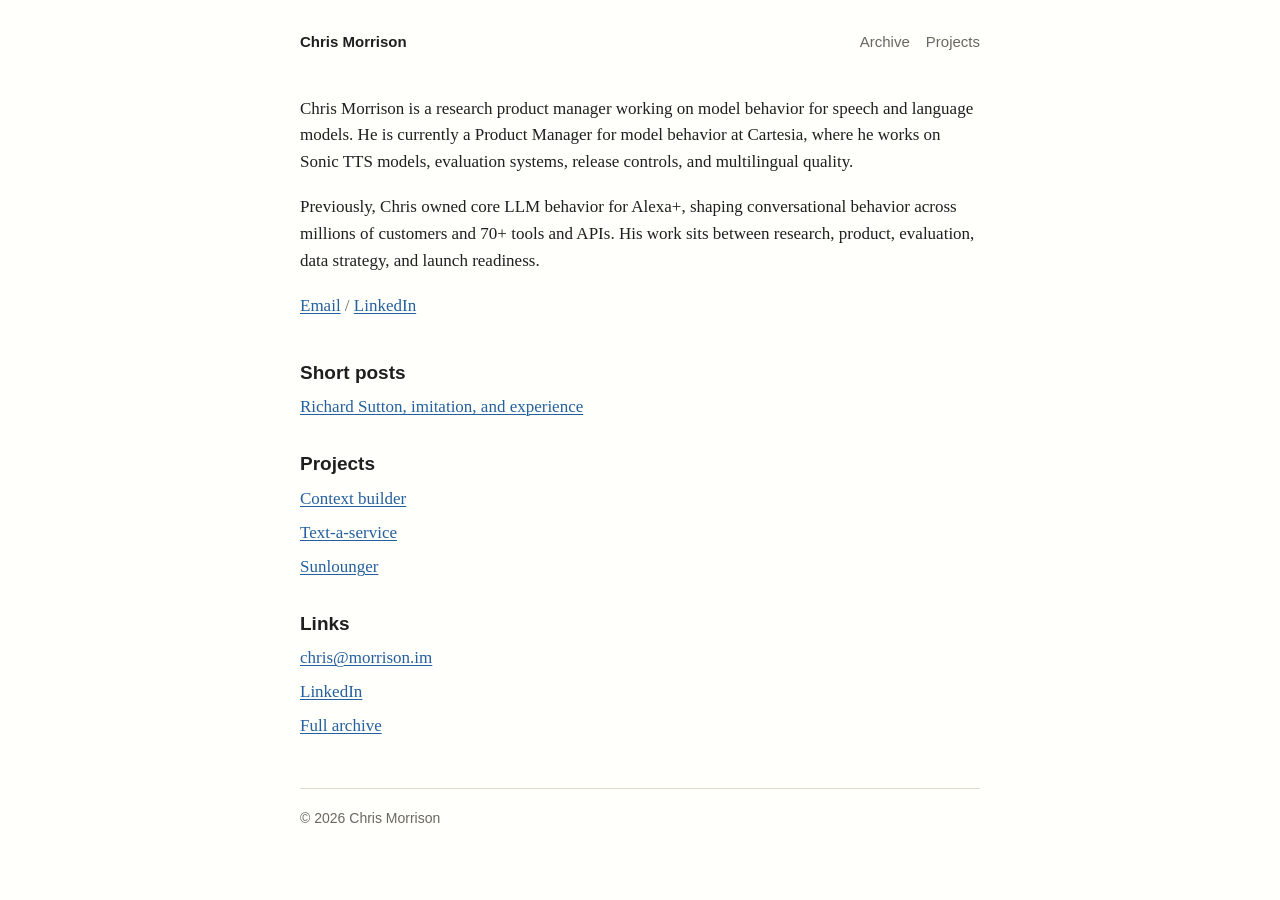
==== commit 7c12e1b1: "Restructure posts and projects sections" ====
--- a/index.html
+++ b/index.html
@@ -5,16 +5,16 @@
     <meta name="viewport" content="width=device-width, initial-scale=1">
     <title>Chris Morrison</title>
     <meta name="description" content="Chris Morrison is a research product manager working on model behavior for speech and language models.">
-    <link rel="icon" href="/favicon.svg" type="image/svg+xml">
-    <link rel="stylesheet" href="/style.css">
+    <link rel="icon" href="favicon.svg" type="image/svg+xml">
+    <link rel="stylesheet" href="style.css">
   </head>
   <body>
     <div class="page">
       <header class="site-header">
-        <a class="site-title" href="/">Chris Morrison</a>
+        <a class="site-title" href="index.html">Chris Morrison</a>
         <nav aria-label="Primary navigation">
-          <a href="/archive.html">Archive</a>
-          <a href="/projects.html">Projects</a>
+          <a href="archive.html">Archive</a>
+          <a href="projects.html">Projects</a>
         </nav>
       </header>
 
@@ -33,26 +33,11 @@
           </p>
         </section>
 
-        <section class="link-section" aria-labelledby="essays">
-          <h2 id="essays">Essays</h2>
-          <ol class="link-list">
-            <li>
-              <a href="/posts/richard-sutton-bitter-lesson.html">Richard Sutton, imitation, and experience</a>
-            </li>
-          </ol>
-        </section>
-
         <section class="link-section" aria-labelledby="short-posts">
           <h2 id="short-posts">Short posts</h2>
           <ol class="link-list">
             <li>
-              <a href="/posts/context-builder-for-ios.html">Context builder for iOS</a>
-            </li>
-            <li>
-              <a href="/posts/advertising-data-for-llms.html">Advertising data for LLMs</a>
-            </li>
-            <li>
-              <a href="/posts/text-a-service.html">Text-a-service</a>
+              <a href="posts/richard-sutton-bitter-lesson.html">Richard Sutton, imitation, and experience</a>
             </li>
           </ol>
         </section>
@@ -61,13 +46,13 @@
           <h2 id="projects">Projects</h2>
           <ol class="link-list">
             <li>
-              <a href="/projects.html#context-builder">Context builder</a>
+              <a href="projects.html#context-builder">Context builder</a>
             </li>
             <li>
-              <a href="/projects.html#text-a-service">Text-a-service</a>
+              <a href="projects.html#text-a-service">Text-a-service</a>
             </li>
             <li>
-              <a href="/projects.html#sunlounger">Sunlounger</a>
+              <a href="projects.html#sunlounger">Sunlounger</a>
             </li>
           </ol>
         </section>
@@ -82,7 +67,7 @@
               <a href="https://www.linkedin.com/in/chrism101/" rel="noopener">LinkedIn</a>
             </li>
             <li>
-              <a href="/archive.html">Full archive</a>
+              <a href="archive.html">Full archive</a>
             </li>
           </ol>
         </section>
